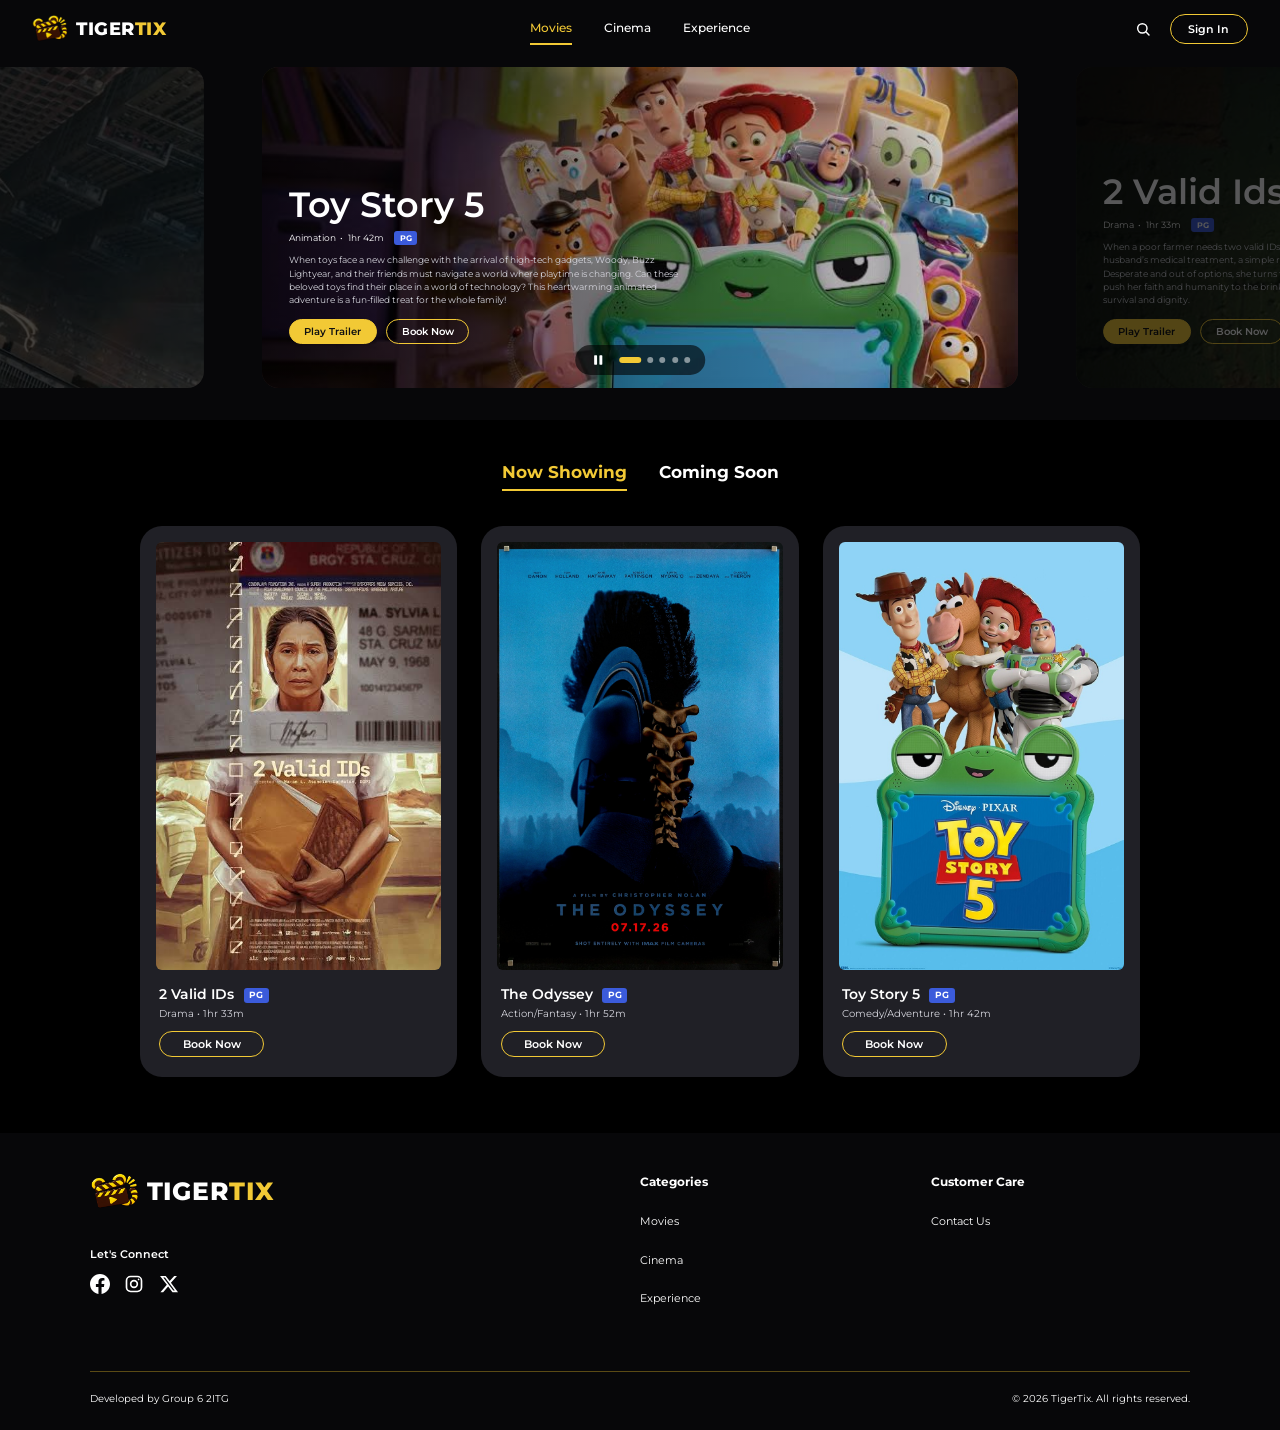
==== index.html @ 943f4a07 "Footer and Contact Page" ====
<!DOCTYPE html>
<html lang="en">

<head>
  <meta charset="UTF-8">
  <meta name="viewport" content="width=device-width, initial-scale=1.0">
  <title>TigerTix | Movie Reservation</title>
  <link rel="preconnect" href="https://fonts.googleapis.com">
  <link rel="preconnect" href="https://fonts.gstatic.com" crossorigin>
  <link href="https://fonts.googleapis.com/css2?family=Montserrat:wght@400;500;600;700&display=swap" rel="stylesheet">
  <link rel="stylesheet" href="styles.css">
  <link rel="stylesheet" href="auth-modal.css">
</head>

<body>

  <!-- ================= HEADER ================= -->
  <header class="site-header">
    <a href="index.html" class="brand" aria-label="TigerTix home">
      <img src="images/logo.png" alt="TigerTix logo" class="brand-logo">
      <span class="brand-text">TIGER<span>TIX</span></span>
    </a>

    <nav class="main-nav" aria-label="Main navigation">
      <a href="index.html" class="active">Movies</a>
      <a href="cinema.html">Cinema</a>
      <a href="experience.html">Experience</a>
    </nav>

    <div class="header-actions">
      <!-- Search Feature: Glides open to the right with a curved pill shape similar to Sign In -->
      <div class="search-widget" id="searchWidget">
        <div class="search-pill" id="searchPill">
          <button class="search-btn" id="searchBtn" type="button" aria-label="Search movies" aria-expanded="false"
            title="Search movies">
            <svg class="search-icon" width="16" height="16" viewBox="0 0 24 24" fill="none" stroke="currentColor"
              stroke-width="2.2" stroke-linecap="round" stroke-linejoin="round" aria-hidden="true">
              <circle cx="11" cy="11" r="7"></circle>
              <line x1="21" y1="21" x2="16.65" y2="16.65"></line>
            </svg>
          </button>
          <input type="text" class="search-input" id="searchInput" placeholder="Search movies..."
            aria-label="Search movies" autocomplete="off" spellcheck="false">
          <button class="search-clear" id="searchClear" type="button" aria-label="Clear search" title="Clear">
            <svg width="12" height="12" viewBox="0 0 24 24" fill="none" stroke="currentColor" stroke-width="2.5"
              stroke-linecap="round" stroke-linejoin="round" aria-hidden="true">
              <line x1="18" y1="6" x2="6" y2="18"></line>
              <line x1="6" y1="6" x2="18" y2="18"></line>
            </svg>
          </button>
        </div>

        <!-- Live Search Dropdown -->
        <div class="search-dropdown" id="searchDropdown" role="listbox" aria-label="Search results" hidden>
          <div class="search-dropdown-header">
            <span class="search-dropdown-title">Movies</span>
            <span class="search-count-badge" id="searchCountBadge">0 found</span>
          </div>
          <div class="search-results-list" id="searchResultsList"></div>
        </div>
      </div>

      <!-- GUEST STATE -->
      <a href="#" class="btn btn-outline btn-sm" id="navSignInBtn">Sign In</a>

      <!-- SIGNED-IN STATE (hidden by default; JS reveals it) -->
      <div class="nav-user-area" id="navUserArea" role="button" tabindex="0" aria-haspopup="true" aria-expanded="false"
        aria-label="User menu">
        <div class="nav-avatar" aria-hidden="true">
          <svg viewBox="0 0 24 24" xmlns="http://www.w3.org/2000/svg">
            <path
              d="M12 12c2.7 0 4.8-2.1 4.8-4.8S14.7 2.4 12 2.4 7.2 4.5 7.2 7.2 9.3 12 12 12zm0 2.4c-3.2 0-9.6 1.6-9.6 4.8v2.4h19.2v-2.4c0-3.2-6.4-4.8-9.6-4.8z" />
          </svg>
        </div>
        <span class="nav-greeting" id="navGreeting">Hi, User!</span>
        <svg class="nav-chevron" viewBox="0 0 24 24" fill="none" stroke-width="2.5" stroke-linecap="round"
          stroke-linejoin="round" aria-hidden="true">
          <polyline points="6 9 12 15 18 9"></polyline>
        </svg>
        <div class="nav-dropdown" id="navDropdown" role="menu">
          <a href="account-settings.html" role="menuitem">Account Details</a>
          <a href="account-settings.html#bookings" role="menuitem">Bookings &amp; Transactions</a>
          <a href="account-settings.html#password" role="menuitem">Change Password</a>
          <div class="nav-dropdown-divider"></div>
          <a href="#" class="nav-signout" id="navSignOut" role="menuitem">Log Out</a>
        </div>
      </div>
    </div>
  </header>

  <main>

    <!-- ================= HERO CAROUSEL ================= -->
    <section class="hero" aria-label="Featured movies" aria-roledescription="carousel">
      <div class="hero-stage">

        <!-- ========================================================
             SLIDE 1 of 5
             ======================================================== -->
        <article class="hero-slide" role="group" aria-roledescription="slide" aria-label="1 of 5">
          <!-- [SLIDE 1 IMAGE]
               Insert your featured movie banner/backdrop image here (approx 1200x500px, wide landscape).
               Remove the <div class="hero-image-slot"> placeholder below and add your image:
               Example: <img src="images/toy-story-5-banner.jpg" alt="Toy Story 5 banner">
          -->
          <img src="images/toy-story-5-slide.jpeg" alt="">
          <div class="hero-overlay"></div>

          <div class="hero-content">
            <!-- [SLIDE 1 TITLE] Movie Title -->
            <h1 class="hero-title">Toy Story 5</h1>

            <!-- [SLIDE 1 GENRE & RUNTIME] -->
            <p class="hero-meta">
              <!-- Genre -->
              <span>Animation</span>
              <span class="dot">&bull;</span>
              <!-- Runtime / Duration -->
              <span>1hr 42m</span>
              <span class="badge">PG</span>
            </p>

            <!-- [SLIDE 1 DESCRIPTION] Short movie synopsis -->
            <p class="hero-desc">
              When toys face a new challenge with the arrival of high-tech gadgets, Woody, Buzz
              Lightyear, and their friends must navigate a world where playtime is changing. Can
              these beloved toys find their place in a world of technology? This heartwarming
              animated adventure is a fun-filled treat for the whole family!
            </p>
            <div class="hero-buttons">
              <a href="#" class="btn btn-solid btn-sm">Play Trailer</a>
              <a href="booking.html?movie=Toy+Story+5" class="btn btn-outline btn-sm">Book Now</a>
            </div>
          </div>
        </article>

        <!-- ========================================================
             SLIDE 2 of 5
             ======================================================== -->
        <article class="hero-slide" role="group" aria-roledescription="slide" aria-label="2 of 5">
          <!-- [SLIDE 2 IMAGE]
               Insert your featured movie banner/backdrop image here (approx 1200x500px, wide landscape).
               Remove the <div class="hero-image-slot"> placeholder below and add your image:
               Example: <img src="images/the-odyssey-banner.jpg" alt="The Odyssey banner">
          -->
          <img src="images/2-valid-ids-slide.jpg" alt="">
          <div class="hero-overlay"></div>

          <div class="hero-content">
            <!-- [SLIDE 2 TITLE] Movie Title -->
            <h2 class="hero-title">2 Valid Ids</h2>

            <!-- [SLIDE 2 GENRE & RUNTIME] -->
            <p class="hero-meta">
              <!-- Genre -->
              <span>Drama</span>
              <span class="dot">&bull;</span>
              <!-- Runtime / Duration -->
              <span>1hr 33m</span>
              <span class="badge">PG</span>
            </p>

            <!-- [SLIDE 2 DESCRIPTION] Short movie synopsis -->
            <p class="hero-desc">
              When a poor farmer needs two valid IDs to claim remittance money for her ailing husband’s medical
              treatment, a simple requirement turns into an impossible hurdle. Desperate and out of options, she turns
              to a fixer as bureaucracy and dwindling funds push her faith and humanity to the brink. This moving drama
              is a powerful look at survival and dignity.
            </p>
            <div class="hero-buttons">
              <a href="#" class="btn btn-solid btn-sm">Play Trailer</a>
              <a href="#" class="btn btn-outline btn-sm">Book Now</a>
            </div>
          </div>
        </article>

        <!-- ========================================================
             SLIDE 3 of 5
             ======================================================== -->
        <article class="hero-slide" role="group" aria-roledescription="slide" aria-label="3 of 5">
          <!-- [SLIDE 3 IMAGE]
               Insert your featured movie banner/backdrop image here (approx 1200x500px, wide landscape).
               Remove the <div class="hero-image-slot"> placeholder below and add your image:
               Example: <img src="images/2-valid-ids-banner.jpg" alt="2 Valid IDs banner">
          -->
          <img src="images/the-odyssey-slide.jpeg" alt="">
          <div class="hero-overlay"></div>

          <div class="hero-content">
            <!-- [SLIDE 3 TITLE] Movie Title -->
            <h2 class="hero-title">The Odyssey</h2>

            <!-- [SLIDE 3 GENRE & RUNTIME] -->
            <p class="hero-meta">
              <!-- Genre -->
              <span>Action/Fantasy</span>
              <span class="dot">&bull;</span>
              <!-- Runtime / Duration -->
              <span>1hr 52m</span>
              <span class="badge">PG</span>
            </p>

            <!-- [SLIDE 3 DESCRIPTION] Short movie synopsis -->
            <p class="hero-desc">
              When the Trojan War finally ends, Odysseus embarks on a perilous voyage home to Ithaca, facing deadly
              mythical threats like the Cyclops Polyphemus, the enchanting Sirens, and the nymph Calypso. Can he outwit
              gods and monsters to reclaim his kingdom? This epic adventure is a thrilling journey of survival and
              resilience!
            </p>
            <div class="hero-buttons">
              <a href="#" class="btn btn-solid btn-sm">Play Trailer</a>
              <a href="#" class="btn btn-outline btn-sm">Book Now</a>
            </div>
          </div>
        </article>

        <!-- ========================================================
             SLIDE 4 of 5
             ======================================================== -->
        <article class="hero-slide" role="group" aria-roledescription="slide" aria-label="4 of 5">
          <!-- [SLIDE 4 IMAGE]
               Insert your featured movie banner/backdrop image here (approx 1200x500px, wide landscape).
               Remove the <div class="hero-image-slot"> placeholder below and add your image:
               Example: <img src="images/wicked-banner.jpg" alt="Wicked banner">
          -->
          <img src="images/the-wicked-slide.jpeg" alt="">
          <div class="hero-overlay"></div>

          <div class="hero-content">
            <!-- [SLIDE 4 TITLE] Movie Title -->
            <h2 class="hero-title">The Wicked: For Good</h2>

            <!-- [SLIDE 4 GENRE & RUNTIME] -->
            <p class="hero-meta">
              <!-- Genre -->
              <span>Fantasy/Adventure</span>
              <span class="dot">&bull;</span>
              <!-- Runtime / Duration -->
              <span>2h 18m</span>
              <span class="badge">PG</span>
            </p>

            <!-- [SLIDE 4 DESCRIPTION] Short movie synopsis -->
            <p class="hero-desc">
              When their paths diverge in the Land of Oz, Elphaba, the future Wicked Witch of the West, and Glinda, the
              Good Witch of the North, face the ultimate test of their friendship. Can their bond survive the destiny
              awaiting them in this thrilling conclusion to the two-part adaptation? This spellbinding musical event is
              a must-see for fans everywhere!
            </p>
            <div class="hero-buttons">
              <a href="#" class="btn btn-solid btn-sm">Play Trailer</a>
              <a href="#" class="btn btn-outline btn-sm">Remind Me</a>
            </div>
          </div>
        </article>

        <!-- ========================================================
             SLIDE 5 of 5
             ======================================================== -->
        <article class="hero-slide" role="group" aria-roledescription="slide" aria-label="5 of 5">
          <!-- [SLIDE 5 IMAGE]
               Insert your featured movie banner/backdrop image here (approx 1200x500px, wide landscape).
               Remove the <div class="hero-image-slot"> placeholder below and add your image:
               Example: <img src="images/spiderman-banner.jpg" alt="Spider-Man banner">
          -->
          <img src="images/spiderman-slide.jpeg" alt="">
          <div class="hero-overlay"></div>

          <div class="hero-content">
            <!-- [SLIDE 5 TITLE] Movie Title -->
            <h2 class="hero-title">Spider-Man: Brand New Day</h2>

            <!-- [SLIDE 5 GENRE & RUNTIME] -->
            <p class="hero-meta">
              <!-- Genre -->
              <span>Action/Adventure</span>
              <span class="dot">&bull;</span>
              <!-- Runtime / Duration -->
              <span>2h 25m</span>
              <span class="badge">PG</span>
            </p>

            <!-- [SLIDE 5 DESCRIPTION] Short movie synopsis -->
            <p class="hero-desc">
              When a world that has forgotten Peter Parker pushes him into an uncontrollable transformation, he must
              embrace his darkest change yet to stop a shocking new villain no one can even see. Can Spider-Man save the
              city and the friends who moved on without him? This thrilling superhero adventure is an action-packed
              spectacle!
            </p>
            <div class="hero-buttons">
              <a href="#" class="btn btn-solid btn-sm">Play Trailer</a>
              <a href="#" class="btn btn-outline btn-sm">Remind Me</a>
            </div>
          </div>
        </article>

        <!-- Left & Right Arrows (flashes on hover, centered in gap between pages) -->
        <button type="button" class="hero-arrow hero-arrow--prev" aria-label="Previous slide" title="Previous slide">
          <svg width="24" height="24" viewBox="0 0 24 24" fill="none" stroke="currentColor" stroke-width="2.4"
            stroke-linecap="round" stroke-linejoin="round" aria-hidden="true">
            <polyline points="15 18 9 12 15 6"></polyline>
          </svg>
        </button>

        <button type="button" class="hero-arrow hero-arrow--next" aria-label="Next slide" title="Next slide">
          <svg width="24" height="24" viewBox="0 0 24 24" fill="none" stroke="currentColor" stroke-width="2.4"
            stroke-linecap="round" stroke-linejoin="round" aria-hidden="true">
            <polyline points="9 18 15 12 9 6"></polyline>
          </svg>
        </button>

        <!-- Pause button + slide dots -->
        <div class="hero-controls">
          <button type="button" class="hero-pause" aria-label="Pause slideshow">
            <svg class="ico-pause" width="14" height="14" viewBox="0 0 24 24" fill="currentColor" aria-hidden="true">
              <rect x="5" y="4" width="5" height="16" rx="1"></rect>
              <rect x="14" y="4" width="5" height="16" rx="1"></rect>
            </svg>
            <svg class="ico-play" width="14" height="14" viewBox="0 0 24 24" fill="currentColor" aria-hidden="true">
              <path d="M7 4.5v15a1 1 0 0 0 1.5.86l12-7.5a1 1 0 0 0 0-1.72l-12-7.5A1 1 0 0 0 7 4.5z"></path>
            </svg>
          </button>
          <div class="hero-dots">
            <button type="button" class="hero-dot" aria-label="Go to slide 1"></button>
            <button type="button" class="hero-dot" aria-label="Go to slide 2"></button>
            <button type="button" class="hero-dot" aria-label="Go to slide 3"></button>
            <button type="button" class="hero-dot" aria-label="Go to slide 4"></button>
            <button type="button" class="hero-dot" aria-label="Go to slide 5"></button>
          </div>
        </div>
      </div>
    </section>

    <!-- ================= NOW SHOWING / COMING SOON ================= -->
    <section class="movies" aria-label="Movies">
      <input type="radio" name="movie-tab" id="tab-now" class="sr-only" checked>
      <input type="radio" name="movie-tab" id="tab-soon" class="sr-only">

      <div class="tabs" role="tablist">
        <label for="tab-now" class="tab tab-now" role="tab">Now Showing</label>
        <label for="tab-soon" class="tab tab-soon" role="tab">Coming Soon</label>
      </div>

      <!-- NOW SHOWING -->
      <div class="movie-grid panel-now">

        <article class="movie-card">
          <img src="images/2-valid-ids.jpeg" alt="2 Valid IDs poster">
          <div class="movie-info">
            <!-- TITLE: Movie title goes here -->
            <h3 class="movie-title">2 Valid IDs <span class="badge">PG</span></h3>
            <p class="movie-meta">Drama &bull; 1hr 33m</p>
            <a href="booking.html?movie=2+Valid+IDs" class="btn btn-outline btn-xs">Book Now</a>
          </div>
        </article>

        <article class="movie-card">
          <img src="images/the-odyssey.jpg" alt="The Odyssey poster">
          <div class="movie-info">
            <!-- TITLE: Movie title goes here -->
            <h3 class="movie-title">The Odyssey <span class="badge">PG</span></h3>
            <p class="movie-meta">Action/Fantasy &bull; 1hr 52m</p>
            <a href="booking.html?movie=The+Odyssey" class="btn btn-outline btn-xs">Book Now</a>
          </div>
        </article>

        <article class="movie-card">
          <img src="images/toystory-5.jpg" alt="Toy Story 5 poster">
          <div class="movie-info">
            <!-- TITLE: Movie title goes here -->
            <h3 class="movie-title">Toy Story 5 <span class="badge">PG</span></h3>
            <p class="movie-meta">Comedy/Adventure &bull; 1hr 42m</p>
            <a href="booking.html?movie=Toy+Story+5" class="btn btn-outline btn-xs">Book Now</a>
          </div>
        </article>

      </div>

      <!-- COMING SOON -->
      <div class="movie-grid panel-soon">

        <article class="movie-card">
          <img src="images/wicked.jpeg" alt="Wicked: For Good poster">
          <div class="movie-info">
            <!-- TITLE: Movie title goes here -->
            <h3 class="movie-title">Wicked: For Good <span class="badge">PG</span></h3>
            <p class="movie-meta">Fantasy/Adventure &bull; 2hr 18m</p>
            <a href="booking.html?movie=Wicked%3A%20For%20Good&mode=coming-soon" class="btn btn-outline btn-xs">View
              Details</a>
          </div>
        </article>

        <article class="movie-card">
          <img src="images/moana.jpeg" alt="Moana poster">
          <div class="movie-info">
            <!-- TITLE: Movie title goes here -->
            <h3 class="movie-title">Moana <span class="badge">PG</span></h3>
            <p class="movie-meta">Animation &bull; 1hr 55m</p>
            <a href="booking.html?movie=Moana&mode=coming-soon" class="btn btn-outline btn-xs">View Details</a>
          </div>
        </article>

        <article class="movie-card">
          <img src="images/spiderman.jpeg" alt="Spider-Man: Brand New Day poster">
          <div class="movie-info">
            <!-- TITLE: Movie title goes here -->
            <h3 class="movie-title">Spider-Man: Brand New Day <span class="badge">PG</span></h3>
            <p class="movie-meta">Action/Adventure &bull; 2hr 55m</p>
            <a href="booking.html?movie=Spider-Man%3A%20Brand%20New%20Day&mode=coming-soon"
              class="btn btn-outline btn-xs">View Details</a>
          </div>
        </article>

      </div>
    </section>

  </main>

  <!-- ================= FOOTER ================= -->
  <footer class="site-footer">
    <div class="footer-top">

      <div class="footer-brand">
        <a href="index.html" class="brand brand--lg" aria-label="TigerTix home">
          <img src="images/logo.png" alt="TigerTix logo" class="brand-logo brand-logo--lg">
          <span class="brand-text">TIGER<span>TIX</span></span>
        </a>

        <p class="connect-label">Let's Connect</p>
        <div class="socials">
          <a href="#" aria-label="Facebook">
            <svg width="20" height="20" viewBox="0 0 24 24" fill="currentColor" aria-hidden="true">
              <path
                d="M24 12.07C24 5.4 18.63 0 12 0S0 5.4 0 12.07C0 18.1 4.39 23.1 10.13 24v-8.44H7.08v-3.49h3.05V9.41c0-3.02 1.79-4.69 4.53-4.69 1.31 0 2.69.24 2.69.24v2.97h-1.52c-1.49 0-1.96.93-1.96 1.88v2.26h3.33l-.53 3.49h-2.8V24C19.61 23.1 24 18.1 24 12.07z" />
            </svg>
          </a>
          <a href="#" aria-label="Instagram">
            <svg width="20" height="20" viewBox="0 0 24 24" fill="none" stroke="currentColor" stroke-width="2"
              stroke-linecap="round" stroke-linejoin="round" aria-hidden="true">
              <rect x="3" y="3" width="18" height="18" rx="5"></rect>
              <circle cx="12" cy="12" r="4"></circle>
              <circle cx="17.5" cy="6.5" r="1" fill="currentColor" stroke="none"></circle>
            </svg>
          </a>
          <a href="#" aria-label="X (Twitter)">
            <svg width="20" height="20" viewBox="0 0 24 24" fill="currentColor" aria-hidden="true">
              <path
                d="M18.244 2.25h3.308l-7.227 8.26 8.502 11.24H16.17l-5.214-6.817L4.99 21.75H1.68l7.73-8.835L1.254 2.25H8.08l4.713 6.231zm-1.161 17.52h1.833L7.084 4.126H5.117z" />
            </svg>
          </a>
        </div>
      </div>

      <nav class="footer-col" aria-label="Categories">
        <h4>Categories</h4>
        <ul>
          <li><a href="index.html">Movies</a></li>
          <li><a href="cinema.html">Cinema</a></li>
          <li><a href="experience.html">Experience</a></li>
        </ul>
      </nav>

      <nav class="footer-col" aria-label="Customer care">
        <h4>Customer Care</h4>
        <ul>
          <li><a href="contact.html">Contact Us</a></li>
        </ul>
      </nav>

    </div>

    <div class="footer-bottom">
      <p>Developed by Group 6 2ITG</p>
      <p>&copy; 2026 TigerTix. All rights reserved.</p>
    </div>
  </footer>

  <script>
    /* Hero carousel: centre banner keeps a fixed size, neighbours peek in from the sides */
    (function () {
      var hero = document.querySelector('.hero');
      if (!hero) return;

      var slides = Array.prototype.slice.call(hero.querySelectorAll('.hero-slide'));
      var dots = Array.prototype.slice.call(hero.querySelectorAll('.hero-dot'));
      var pauseBtn = hero.querySelector('.hero-pause');
      var stage = hero.querySelector('.hero-stage');
      var n = slides.length;
      if (!n) return;

      var half = Math.floor(n / 2);
      var DELAY = 5000;
      var current = 0;
      var timer = null;
      var playing = !(window.matchMedia && window.matchMedia('(prefers-reduced-motion: reduce)').matches);
      var isTransitioning = false;
      var TRANSITION_COOLDOWN = 1000; // 1-second interval to prevent spamming slides

      function render() {
        slides.forEach(function (slide, i) {
          var d = ((i - current + n + half) % n) - half;
          var active = d === 0;
          slide.style.setProperty('--d', d);
          slide.classList.toggle('is-active', active);
          slide.classList.toggle('is-hidden', Math.abs(d) > 1);
          slide.setAttribute('aria-hidden', active ? 'false' : 'true');
          Array.prototype.forEach.call(slide.querySelectorAll('a, button'), function (el) {
            el.tabIndex = active ? 0 : -1;
          });
        });
        dots.forEach(function (dot, i) {
          dot.classList.toggle('is-active', i === current);
          dot.setAttribute('aria-current', i === current ? 'true' : 'false');
        });
      }

      function stop() {
        if (timer) { clearInterval(timer); timer = null; }
      }

      function start() {
        stop();
        if (playing && n > 1 && !document.hidden) {
          timer = setInterval(function () {
            if (!isTransitioning) {
              go((current + 1) % n, true);
            }
          }, DELAY);
        }
      }

      function go(i, isAuto) {
        if (!isAuto && isTransitioning) return;
        var next = (i + n) % n;
        if (next === current && !isAuto) return;

        isTransitioning = true;
        current = next;
        render();
        start();

        setTimeout(function () {
          isTransitioning = false;
        }, TRANSITION_COOLDOWN);
      }

      function setPlaying(value) {
        playing = value;
        hero.classList.toggle('is-paused', !value);
        pauseBtn.setAttribute('aria-label', value ? 'Pause slideshow' : 'Play slideshow');
        start();
      }

      dots.forEach(function (dot, i) {
        dot.addEventListener('click', function () { go(i); });
      });

      slides.forEach(function (slide, i) {
        slide.addEventListener('click', function () {
          if (i !== current && !slide.classList.contains('is-hidden')) go(i);
        });
      });

      pauseBtn.addEventListener('click', function () { setPlaying(!playing); });

      /* Arrow buttons */
      var prevBtn = hero.querySelector('.hero-arrow--prev');
      var nextBtn = hero.querySelector('.hero-arrow--next');

      if (prevBtn) {
        prevBtn.addEventListener('click', function (e) {
          e.stopPropagation();
          go(current - 1);
        });
      }

      if (nextBtn) {
        nextBtn.addEventListener('click', function (e) {
          e.stopPropagation();
          go(current + 1);
        });
      }

      /* Slideable Drag / Swipe Support (Mouse & Touch) */
      var isDragging = false;
      var dragStartX = 0;
      var dragDiffX = 0;
      var hasMoved = false;

      function onDragStart(clientX) {
        isDragging = true;
        hasMoved = false;
        dragStartX = clientX;
        dragDiffX = 0;
        stage.classList.add('is-dragging');
        stop();
      }

      function onDragMove(clientX) {
        if (!isDragging) return;
        dragDiffX = clientX - dragStartX;
        if (Math.abs(dragDiffX) > 6) {
          hasMoved = true;
        }
        stage.style.setProperty('--drag-x', dragDiffX + 'px');
      }

      function onDragEnd() {
        if (!isDragging) return;
        isDragging = false;
        stage.classList.remove('is-dragging');
        stage.style.removeProperty('--drag-x');

        if (Math.abs(dragDiffX) > 40) {
          go(current + (dragDiffX < 0 ? 1 : -1));
        } else {
          start();
        }
        dragDiffX = 0;
      }

      // Pointer events support both mouse drag & touch swipe
      stage.addEventListener('pointerdown', function (e) {
        if (e.target.closest('button') || e.target.closest('.hero-controls')) return;
        onDragStart(e.clientX);
        try { stage.setPointerCapture(e.pointerId); } catch (_) { }
      });

      stage.addEventListener('pointermove', function (e) {
        onDragMove(e.clientX);
      });

      stage.addEventListener('pointerup', function (e) {
        try {
          if (stage.hasPointerCapture && stage.hasPointerCapture(e.pointerId)) {
            stage.releasePointerCapture(e.pointerId);
          }
        } catch (_) { }
        onDragEnd();
      });

      stage.addEventListener('pointercancel', function (e) {
        try {
          if (stage.hasPointerCapture && stage.hasPointerCapture(e.pointerId)) {
            stage.releasePointerCapture(e.pointerId);
          }
        } catch (_) { }
        onDragEnd();
      });

      // Prevent accidental link clicks when dragging slides
      stage.addEventListener('click', function (e) {
        if (hasMoved) {
          e.preventDefault();
          e.stopPropagation();
          hasMoved = false;
        }
      }, true);

      // Pause carousel while hovering slider
      hero.addEventListener('mouseenter', stop);
      hero.addEventListener('mouseleave', function () {
        if (playing && !isDragging) start();
      });

      // Keyboard arrow navigation
      hero.addEventListener('keydown', function (e) {
        if (e.key === 'ArrowLeft') {
          go(current - 1);
        } else if (e.key === 'ArrowRight') {
          go(current + 1);
        }
      });

      document.addEventListener('visibilitychange', start);

      hero.classList.toggle('is-paused', !playing);
      pauseBtn.setAttribute('aria-label', playing ? 'Pause slideshow' : 'Play slideshow');
      render();
      start();
    })();
  </script>
  <script src="script.js"></script>

  <!-- ===== AUTH MODAL ===== -->
  <div class="auth-overlay" id="authOverlay" aria-hidden="true" role="dialog" aria-modal="true"
    aria-labelledby="authDialogTitle">
    <div class="auth-card">

      <!-- Top bar -->
      <header class="auth-topbar">
        <a class="auth-topbar-brand" href="index.html" tabindex="-1">
          <img src="images/logo.jpeg" alt="">
          <span>TIGER<span class="tix">TIX</span></span>
        </a>
        <button class="auth-close-btn" id="authCloseBtn" type="button" aria-label="Close">Back to home</button>
      </header>

      <!-- Body -->
      <div class="auth-body">

        <!-- Left promo panel -->
        <div class="auth-promo" aria-hidden="true">
          <div class="auth-film-left" id="authFilmLeft"></div>
          <div class="auth-film-right" id="authFilmRight"></div>

          <p class="auth-promo-eyebrow">Welcome to TigerTix</p>
          <h2 class="auth-promo-title" id="authDialogTitle">Your seat is<br>waiting.</h2>
          <p class="auth-promo-desc">Log in or sign up to reserve seats and get your e-ticket via email.</p>

          <div class="auth-ticket">
            <div class="auth-ticket-header">
              <span class="auth-ticket-title">TIGERTIX PASS</span>
              <span class="auth-ticket-admit">ADMIT ONE</span>
            </div>
            <div class="auth-ticket-row">
              <span class="auth-ticket-label">Movie</span>
              <div class="auth-ticket-bar w70"></div>
            </div>
            <div class="auth-ticket-row">
              <span class="auth-ticket-label">Cinema</span>
              <div class="auth-ticket-bar w55"></div>
            </div>
            <div class="auth-ticket-row">
              <span class="auth-ticket-label">Seat</span>
              <div class="auth-ticket-bar w35"></div>
            </div>
          </div>
        </div>

        <!-- Right form panel -->
        <div class="auth-form-panel">

          <!-- Tab switcher -->
          <div class="auth-tabs" role="tablist">
            <button class="auth-tab active" id="authTabSignup" type="button" role="tab" aria-selected="true"
              aria-controls="authViewSignup">Sign Up</button>
            <button class="auth-tab" id="authTabLogin" type="button" role="tab" aria-selected="false"
              aria-controls="authViewLogin">Log In</button>
          </div>

          <!-- SIGN UP VIEW -->
          <div class="auth-view active" id="authViewSignup" role="tabpanel">
            <h3 class="auth-view-title">Create your account</h3>
            <form id="authFormSignup" novalidate>

              <div class="auth-field">
                <label class="auth-label" for="authSignupName">Full name</label>
                <input class="auth-input" type="text" id="authSignupName" placeholder="Enter your full name"
                  autocomplete="name" required>
              </div>

              <div class="auth-field">
                <label class="auth-label" for="authSignupEmail">Email Address</label>
                <input class="auth-input" type="email" id="authSignupEmail" placeholder="Enter your email address"
                  autocomplete="email" required>
              </div>

              <div class="auth-field">
                <label class="auth-label" for="authSignupPwd">Password</label>
                <div class="pw-field-wrap">
                  <input class="auth-input" type="password" id="authSignupPwd" placeholder="At least 8 characters"
                    autocomplete="new-password" required>
                  <button type="button" class="pw-toggle-btn" aria-label="Show/hide password">
                    <svg class="eye-icon" xmlns="http://www.w3.org/2000/svg" width="18" height="18" viewBox="0 0 24 24"
                      fill="none" stroke="currentColor" stroke-width="2" stroke-linecap="round" stroke-linejoin="round">
                      <path d="M1 12s4-8 11-8 11 8 11 8-4 8-11 8-11-8z" />
                      <circle cx="12" cy="12" r="3" />
                    </svg>
                    <svg class="eye-off-icon" xmlns="http://www.w3.org/2000/svg" width="18" height="18"
                      viewBox="0 0 24 24" fill="none" stroke="currentColor" stroke-width="2" stroke-linecap="round"
                      stroke-linejoin="round" style="display:none">
                      <path
                        d="M17.94 17.94A10.07 10.07 0 0 1 12 20c-7 0-11-8-11-8a18.45 18.45 0 0 1 5.06-5.94M9.9 4.24A9.12 9.12 0 0 1 12 4c7 0 11 8 11 8a18.5 18.5 0 0 1-2.16 3.19m-6.72-1.07a3 3 0 1 1-4.24-4.24" />
                      <line x1="1" y1="1" x2="23" y2="23" />
                    </svg>
                  </button>
                </div>
              </div>

              <div class="auth-pwd-rules">
                <p class="auth-pwd-rules-title">Your password must include at least:</p>
                <div class="auth-pwd-rule" id="authRuleLen">
                  <span class="auth-rule-dot"><svg viewBox="0 0 24 24">
                      <polyline points="20 6 9 17 4 12" />
                    </svg></span>
                  8 characters
                </div>
                <div class="auth-pwd-rule" id="authRuleUpper">
                  <span class="auth-rule-dot"><svg viewBox="0 0 24 24">
                      <polyline points="20 6 9 17 4 12" />
                    </svg></span>
                  1 uppercase letter (A–Z)
                </div>
                <div class="auth-pwd-rule" id="authRuleNum">
                  <span class="auth-rule-dot"><svg viewBox="0 0 24 24">
                      <polyline points="20 6 9 17 4 12" />
                    </svg></span>
                  1 number (0–9)
                </div>
                <div class="auth-pwd-rule" id="authRuleSpecial">
                  <span class="auth-rule-dot"><svg viewBox="0 0 24 24">
                      <polyline points="20 6 9 17 4 12" />
                    </svg></span>
                  1 special character (!@#$%^&amp;*)
                </div>
              </div>

              <div class="auth-field">
                <label class="auth-label" for="authSignupConfirm">Confirm password</label>
                <div class="pw-field-wrap">
                  <input class="auth-input" type="password" id="authSignupConfirm" placeholder="Re-enter your password"
                    autocomplete="new-password" required>
                  <button type="button" class="pw-toggle-btn" aria-label="Show/hide password">
                    <svg class="eye-icon" xmlns="http://www.w3.org/2000/svg" width="18" height="18" viewBox="0 0 24 24"
                      fill="none" stroke="currentColor" stroke-width="2" stroke-linecap="round" stroke-linejoin="round">
                      <path d="M1 12s4-8 11-8 11 8 11 8-4 8-11 8-11-8z" />
                      <circle cx="12" cy="12" r="3" />
                    </svg>
                    <svg class="eye-off-icon" xmlns="http://www.w3.org/2000/svg" width="18" height="18"
                      viewBox="0 0 24 24" fill="none" stroke="currentColor" stroke-width="2" stroke-linecap="round"
                      stroke-linejoin="round" style="display:none">
                      <path
                        d="M17.94 17.94A10.07 10.07 0 0 1 12 20c-7 0-11-8-11-8a18.45 18.45 0 0 1 5.06-5.94M9.9 4.24A9.12 9.12 0 0 1 12 4c7 0 11 8 11 8a18.5 18.5 0 0 1-2.16 3.19m-6.72-1.07a3 3 0 1 1-4.24-4.24" />
                      <line x1="1" y1="1" x2="23" y2="23" />
                    </svg>
                  </button>
                </div>
              </div>

              <button class="auth-submit" type="submit">Sign Up</button>

              <p class="auth-switch-prompt">Already have an account? <button type="button" id="authToLogin">Log
                  In</button></p>
            </form>
          </div>

          <!-- LOG IN VIEW -->
          <div class="auth-view" id="authViewLogin" role="tabpanel">
            <h3 class="auth-view-title">Welcome back</h3>
            <form id="authFormLogin" novalidate>

              <div class="auth-field">
                <label class="auth-label" for="authLoginEmail">Email Address</label>
                <input class="auth-input" type="email" id="authLoginEmail" placeholder="Enter your email address"
                  autocomplete="email" required>
              </div>

              <div class="auth-field">
                <label class="auth-label" for="authLoginPwd">Password</label>
                <div class="pw-field-wrap">
                  <input class="auth-input" type="password" id="authLoginPwd" placeholder="Enter your password"
                    autocomplete="current-password" required>
                  <button type="button" class="pw-toggle-btn" aria-label="Show/hide password">
                    <svg class="eye-icon" xmlns="http://www.w3.org/2000/svg" width="18" height="18" viewBox="0 0 24 24"
                      fill="none" stroke="currentColor" stroke-width="2" stroke-linecap="round" stroke-linejoin="round">
                      <path d="M1 12s4-8 11-8 11 8 11 8-4 8-11 8-11-8z" />
                      <circle cx="12" cy="12" r="3" />
                    </svg>
                    <svg class="eye-off-icon" xmlns="http://www.w3.org/2000/svg" width="18" height="18"
                      viewBox="0 0 24 24" fill="none" stroke="currentColor" stroke-width="2" stroke-linecap="round"
                      stroke-linejoin="round" style="display:none">
                      <path
                        d="M17.94 17.94A10.07 10.07 0 0 1 12 20c-7 0-11-8-11-8a18.45 18.45 0 0 1 5.06-5.94M9.9 4.24A9.12 9.12 0 0 1 12 4c7 0 11 8 11 8a18.5 18.5 0 0 1-2.16 3.19m-6.72-1.07a3 3 0 1 1-4.24-4.24" />
                      <line x1="1" y1="1" x2="23" y2="23" />
                    </svg>
                  </button>
                </div>
              </div>

              <div class="auth-options-row">
                <label class="auth-remember">
                  <input type="checkbox" id="authLoginRemember" checked>
                  Remember me
                </label>
                <a href="#" class="auth-forgot" onclick="return false;">Forgot Password?</a>
              </div>

              <button class="auth-submit" type="submit">Log in</button>

              <p class="auth-switch-prompt">New to TigerTix? <button type="button" id="authToSignup">Sign Up</button>
              </p>
            </form>
          </div>

        </div><!-- /.auth-form-panel -->
      </div><!-- /.auth-body -->
    </div><!-- /.auth-card -->
  </div><!-- /.auth-overlay -->

  <script src="auth-modal.js"></script>
</body>

</html>
---- styles.css ----
/* ================= RESET & VARIABLES ================= */
*,
*::before,
*::after {
  box-sizing: border-box;
  margin: 0;
  padding: 0;
}

:root {
  --bg: #070709;
  --bg-section: hsl(0, 0%, 0%);
  --bg-card: #202026;
  --bg-container: #1b1b22;
  --bg-container-elevated: #22222a;
  --border-container: rgba(255, 255, 255, 0.11);
  --text: #ffffff;
  --text-muted: #d4d4dc;
  --accent: #f2c935;
  --badge-bg: #3b5bdb;
  --radius: 22px;
  --font: "Montserrat", "Segoe UI", Arial, sans-serif;
}

html {
  scroll-behavior: smooth;
}

body {
  background: var(--bg);
  color: var(--text);
  font-family: var(--font);
  line-height: 1.5;
  -webkit-font-smoothing: antialiased;
}

a {
  color: inherit;
  text-decoration: none;
}

ul {
  list-style: none;
}

img {
  max-width: 100%;
  display: block;
}

.sr-only {
  position: absolute;
  width: 1px;
  height: 1px;
  margin: -1px;
  padding: 0;
  overflow: hidden;
  clip: rect(0, 0, 0, 0);
  white-space: nowrap;
  border: 0;
}

/* ================= BUTTONS & BADGES ================= */
.btn {
  display: inline-block;
  font-family: var(--font);
  font-weight: 600;
  border-radius: 999px;
  border: 1.5px solid var(--accent);
  cursor: pointer;
  transition: background 0.2s ease, color 0.2s ease, transform 0.2s ease;
  text-align: center;
}

.btn:hover {
  transform: translateY(-1px);
}

.btn-solid {
  background: var(--accent);
  color: #111;
}

.btn-solid:hover {
  background: #ffd84d;
}

.btn-outline {
  background: transparent;
  color: var(--text);
}

.btn-outline:hover {
  background: var(--accent);
  color: #111;
}

.btn-sm {
  font-size: 0.7rem;
  padding: 0.35rem 1.1rem;
}

.btn-xs {
  font-size: 0.7rem;
  padding: 0.25rem 1.4rem;
}

.badge {
  display: inline-block;
  background: var(--badge-bg);
  color: #fff;
  font-size: 0.55rem;
  font-weight: 700;
  line-height: 1;
  padding: 0.2rem 0.35rem;
  border-radius: 3px;
  vertical-align: middle;
  margin-left: 0.35rem;
}

/* ================= HEADER ================= */
.site-header {
  display: flex;
  align-items: center;
  justify-content: space-between;
  gap: 1rem;
  padding: 0.9rem 2rem;
  background: var(--bg);
  position: sticky;
  top: 0;
  z-index: 50;
}

.brand {
  display: inline-flex;
  align-items: center;
  gap: 0.55rem;
  flex-shrink: 0;
  z-index: 2;
}

/* Brand Logo Image Sizing */
.brand-logo,
.brand img {
  width: auto;
  height: 28px;
  max-height: 28px;
  max-width: 36px;
  object-fit: contain;
  flex-shrink: 0;
  display: block;
}

.brand--lg .brand-logo,
.brand--lg img {
  height: 38px;
  max-height: 38px;
  max-width: 48px;
}

.brand-text {
  font-weight: 800;
  font-size: 1.12rem;
  letter-spacing: 0.03em;
}

.brand-text span {
  color: var(--accent);
}

.brand--lg .brand-text {
  font-size: 1.55rem;
}

/* Logo placeholder: replace with <img> */
.logo-slot {
  display: inline-block;
  flex-shrink: 0;
  border: 2px dashed var(--accent);
  border-radius: 6px;
  background: rgba(242, 201, 53, 0.12);
}

.logo-slot--sm {
  width: 32px;
  height: 22px;
}

.logo-slot--md {
  width: 40px;
  height: 28px;
}

.main-nav {
  position: absolute;
  left: 50%;
  transform: translateX(-50%);
  display: flex;
  gap: 2rem;
  font-size: 0.75rem;
  font-weight: 500;
  z-index: 1;
  pointer-events: auto;
}

.main-nav a {
  padding: 0.35rem 0;
  border-bottom: 2px solid transparent;
  transition: color 0.2s ease;
}

.main-nav a:hover {
  color: var(--accent);
}

.main-nav a.active {
  color: var(--accent);
  border-bottom-color: var(--accent);
}

.header-actions {
  display: flex;
  align-items: center;
  gap: 0.85rem;
  position: relative;
  z-index: 2;
  margin-left: auto;
}

/* ================= SEARCH WIDGET =================
   When clicked, the search pill glides open to the right with a curved
   capsule border matching the Sign In button style, but slightly smaller. */
.search-widget {
  position: relative;
  display: flex;
  align-items: center;
}

.search-pill {
  display: flex;
  align-items: center;
  height: 28px;
  width: 28px;
  border-radius: 999px;
  border: 1.5px solid transparent;
  background: transparent;
  overflow: hidden;
  transition: width 0.38s cubic-bezier(0.16, 1, 0.3, 1),
    border-color 0.25s ease,
    background-color 0.25s ease,
    box-shadow 0.25s ease;
}

.search-widget.is-open .search-pill {
  width: 215px;
  border-color: var(--accent);
  background-color: #121212;
  box-shadow: 0 0 12px rgba(242, 201, 53, 0.15);
}

.search-btn {
  background: none;
  border: none;
  color: var(--text);
  cursor: pointer;
  display: inline-flex;
  align-items: center;
  justify-content: center;
  width: 28px;
  height: 28px;
  padding: 0;
  flex-shrink: 0;
  transition: color 0.2s ease, transform 0.2s ease;
}

.search-btn:hover {
  color: var(--accent);
}

.search-widget.is-open .search-btn {
  color: var(--accent);
}

.search-input {
  flex: 1;
  min-width: 0;
  height: 100%;
  background: transparent;
  border: none;
  outline: none;
  color: #ffffff;
  font-family: var(--font);
  font-size: 0.68rem;
  font-weight: 500;
  padding: 0 0.35rem 0 0.15rem;
  opacity: 0;
  transform: translateX(-12px);
  pointer-events: none;
  transition: opacity 0.22s ease, transform 0.32s cubic-bezier(0.16, 1, 0.3, 1);
}

.search-widget.is-open .search-input {
  opacity: 1;
  transform: translateX(0);
  pointer-events: auto;
}

.search-input::placeholder {
  color: #888888;
  font-size: 0.65rem;
  font-weight: 400;
}

.search-clear {
  display: inline-flex;
  align-items: center;
  justify-content: center;
  width: 18px;
  height: 18px;
  padding: 0;
  margin-right: 0.3rem;
  background: transparent;
  border: none;
  border-radius: 50%;
  color: #888888;
  cursor: pointer;
  flex-shrink: 0;
  opacity: 0;
  pointer-events: none;
  transform: scale(0.7);
  transition: opacity 0.2s ease, transform 0.2s ease, color 0.2s ease, background 0.2s ease;
}

.search-clear:hover {
  color: var(--accent);
  background: rgba(255, 255, 255, 0.1);
}

.search-clear.is-visible {
  opacity: 1;
  pointer-events: auto;
  transform: scale(1);
}

/* ================= SEARCH DROPDOWN ================= */
.search-dropdown {
  position: absolute;
  top: calc(100% + 10px);
  right: 0;
  width: 310px;
  max-height: 380px;
  background: #171717;
  border: 1px solid rgba(242, 201, 53, 0.35);
  border-radius: 14px;
  box-shadow: 0 16px 36px rgba(0, 0, 0, 0.8), 0 0 16px rgba(242, 201, 53, 0.1);
  padding: 0.6rem;
  z-index: 100;
  overflow: hidden;
  display: flex;
  flex-direction: column;
  animation: searchDropdownFade 0.22s cubic-bezier(0.16, 1, 0.3, 1);
}

.search-dropdown[hidden] {
  display: none;
}

@keyframes searchDropdownFade {
  from {
    opacity: 0;
    transform: translateY(-6px) scale(0.98);
  }

  to {
    opacity: 1;
    transform: translateY(0) scale(1);
  }
}

.search-dropdown-header {
  display: flex;
  align-items: center;
  justify-content: space-between;
  padding: 0.3rem 0.4rem 0.5rem;
  border-bottom: 1px solid #2a2a2a;
  margin-bottom: 0.4rem;
}

.search-dropdown-title {
  font-size: 0.68rem;
  font-weight: 700;
  text-transform: uppercase;
  letter-spacing: 0.05em;
  color: var(--accent);
}

.search-count-badge {
  font-size: 0.6rem;
  color: var(--text-muted);
  background: #252525;
  padding: 0.15rem 0.45rem;
  border-radius: 999px;
}

.search-results-list {
  overflow-y: auto;
  max-height: 310px;
  display: flex;
  flex-direction: column;
  gap: 0.35rem;
}

.search-results-list::-webkit-scrollbar {
  width: 5px;
}

.search-results-list::-webkit-scrollbar-thumb {
  background: #3a3a3a;
  border-radius: 999px;
}

.search-item {
  display: flex;
  align-items: center;
  gap: 0.6rem;
  padding: 0.45rem 0.5rem;
  border-radius: 8px;
  background: transparent;
  border: 1px solid transparent;
  cursor: pointer;
  transition: background 0.15s ease, border-color 0.15s ease, transform 0.15s ease;
  text-align: left;
  color: inherit;
  width: 100%;
}

.search-item:hover,
.search-item:focus-visible {
  background: #232323;
  border-color: rgba(242, 201, 53, 0.3);
  transform: translateX(2px);
  outline: none;
}

.search-item-thumb {
  width: 32px;
  height: 44px;
  border-radius: 4px;
  background: #2c2c2c;
  border: 1px dashed var(--accent);
  flex-shrink: 0;
  display: flex;
  align-items: center;
  justify-content: center;
  overflow: hidden;
}

.search-item-thumb svg {
  color: var(--accent);
  opacity: 0.75;
}

.search-item-thumb img {
  width: 100%;
  height: 100%;
  object-fit: cover;
}

.search-item-body {
  flex: 1;
  min-width: 0;
}

.search-item-title {
  font-size: 0.72rem;
  font-weight: 600;
  line-height: 1.25;
  color: #ffffff;
  display: flex;
  align-items: center;
  gap: 0.35rem;
  white-space: nowrap;
  overflow: hidden;
  text-overflow: ellipsis;
}

.search-highlight {
  color: var(--accent);
  font-weight: 700;
  background: transparent;
}

.search-item-meta {
  font-size: 0.58rem;
  color: var(--text-muted);
  margin-top: 0.15rem;
  white-space: nowrap;
  overflow: hidden;
  text-overflow: ellipsis;
}

.search-item-tag {
  display: inline-block;
  font-size: 0.52rem;
  font-weight: 600;
  padding: 0.1rem 0.35rem;
  border-radius: 3px;
  margin-top: 0.2rem;
  line-height: 1.1;
}

.search-item-tag--now {
  background: rgba(242, 201, 53, 0.18);
  color: var(--accent);
}

.search-item-tag--soon {
  background: rgba(59, 91, 219, 0.25);
  color: #748ffc;
}

.search-item-action {
  font-size: 0.62rem;
  font-weight: 600;
  color: var(--accent);
  flex-shrink: 0;
  padding: 0.25rem 0.55rem;
  border-radius: 999px;
  border: 1px solid var(--accent);
  background: transparent;
  transition: background 0.18s ease, color 0.18s ease;
}

.search-item:hover .search-item-action {
  background: var(--accent);
  color: #111;
}

/* Empty Search State */
.search-empty {
  padding: 1.4rem 0.8rem;
  text-align: center;
  color: var(--text-muted);
}

.search-empty svg {
  color: #555;
  margin-bottom: 0.4rem;
}

.search-empty-text {
  font-size: 0.7rem;
  font-weight: 600;
  color: #ffffff;
  margin-bottom: 0.2rem;
}

.search-empty-sub {
  font-size: 0.6rem;
  color: #888;
}

/* Movie Card Search Highlight & Filter States */
.movie-card.is-search-hidden {
  display: none !important;
}

@keyframes movieCardPulse {
  0% {
    box-shadow: 0 0 0 0 rgba(242, 201, 53, 0.95);
    outline: 2px solid var(--accent);
    transform: translateY(-4px) scale(1.02);
  }

  45% {
    box-shadow: 0 0 28px 6px rgba(242, 201, 53, 0.85);
    outline: 2px solid var(--accent);
    transform: translateY(-4px) scale(1.02);
  }

  100% {
    box-shadow: 0 10px 24px rgba(0, 0, 0, 0.45);
    outline: 2px solid transparent;
    transform: translateY(0) scale(1);
  }
}

.movie-card.search-highlighted {
  animation: movieCardPulse 2s cubic-bezier(0.16, 1, 0.3, 1) forwards;
}

/* In-grid empty state when search filters all cards */
.grid-search-empty {
  grid-column: 1 / -1;
  text-align: center;
  padding: 3rem 1rem;
  background: rgba(0, 0, 0, 0.25);
  border-radius: var(--radius);
  border: 1px dashed #3a3a3a;
}

.grid-search-empty h4 {
  font-size: 0.95rem;
  font-weight: 600;
  margin-bottom: 0.35rem;
  color: #ffffff;
}

.grid-search-empty p {
  font-size: 0.7rem;
  color: var(--text-muted);
  margin-bottom: 1rem;
}

.icon-btn {
  background: none;
  border: none;
  color: var(--text);
  cursor: pointer;
  display: inline-flex;
  padding: 0.25rem;
}

.icon-btn:hover {
  color: var(--accent);
}

/* ================= HERO CAROUSEL =================
   The centre banner always keeps the same size (max 920px wide).
   On wider screens you simply see more empty space / the neighbouring
   slides peeking in from the sides, so it never stretches. */
.hero {
  /* Banner is proportional to the viewport (~59vw), so it grows/shrinks with
     the window or browser zoom, with the neighbouring slides peeking in.
     The floor keeps it readable on narrow desktop windows. */
  --slide-w: max(59vw, min(640px, 88vw));
  --slide-h: calc(var(--slide-w) / 2.35);
  --gap: 4.6vw;

  /* 1u = 1% of the banner width; banner text/buttons scale with it */
  --u: calc(var(--slide-w) / 100);
  --hero-radius: calc(var(--u) * 2.2);
  --hero-pad-x: calc(var(--u) * 3.5);
  --hero-pad-bottom: calc(var(--u) * 5.8);
  --hero-content-w: calc(var(--u) * 52);
  --hero-title: max(1.6rem, calc(var(--u) * 4.7));
  --hero-meta: max(0.55rem, calc(var(--u) * 1.2));
  --hero-desc: max(0.55rem, calc(var(--u) * 1.1));
  --hero-btn: max(0.62rem, calc(var(--u) * 1.25));
  --hero-btn-py: max(0.28rem, calc(var(--u) * 0.4));
  --hero-btn-px: max(0.9rem, calc(var(--u) * 1.3));
  --hero-badge: max(0.5rem, calc(var(--u) * 0.62));

  background: var(--bg);
  padding: 0.5rem 0 2rem;
  overflow: hidden;
}

.hero-stage {
  position: relative;
  height: var(--slide-h);
  touch-action: pan-y;
  cursor: grab;
  user-select: none;
  -webkit-user-select: none;
}

.hero-stage.is-dragging {
  cursor: grabbing;
}

.hero-stage.is-dragging .hero-slide {
  transition: none !important;
  transform: translateX(calc(var(--d, 0) * (var(--slide-w) + var(--gap)) + var(--drag-x, 0px)));
}

/* ================= HERO ARROWS (FLASH ON HOVER) =================
   Clean, borderless arrows centered exactly in the space between the pages. */
.hero-arrow {
  position: absolute;
  top: 50%;
  z-index: 10;
  background: transparent;
  border: none;
  color: rgba(255, 255, 255, 0.85);
  cursor: pointer;
  display: inline-flex;
  align-items: center;
  justify-content: center;
  padding: 0.4rem;
  opacity: 0;
  pointer-events: none;
  filter: drop-shadow(0 2px 6px rgba(0, 0, 0, 0.75));
  transition: color 0.2s ease, transform 0.2s ease, opacity 0.25s ease, filter 0.2s ease;
}

/* Positioned directly in the middle of the gap between the center slide and left/right slides */
.hero-arrow--prev {
  left: max(0.8rem, calc(50% - (var(--slide-w) / 2) - (var(--gap) / 2)));
  transform: translate(-50%, -50%);
}

.hero-arrow--next {
  left: min(calc(100% - 0.8rem), calc(50% + (var(--slide-w) / 2) + (var(--gap) / 2)));
  transform: translate(-50%, -50%);
}

.hero:hover .hero-arrow,
.hero:focus-within .hero-arrow {
  opacity: 1;
  pointer-events: auto;
}

.hero:hover .hero-arrow--prev {
  animation: arrowFlashLeft 0.35s cubic-bezier(0.16, 1, 0.3, 1) forwards;
}

.hero:hover .hero-arrow--next {
  animation: arrowFlashRight 0.35s cubic-bezier(0.16, 1, 0.3, 1) forwards;
}

@keyframes arrowFlashLeft {
  0% {
    opacity: 0;
    transform: translate(-50%, -50%) translateX(-8px) scale(0.85);
    color: var(--accent);
    filter: drop-shadow(0 0 10px rgba(242, 201, 53, 0.85));
  }

  50% {
    opacity: 1;
    transform: translate(-50%, -50%) translateX(2px) scale(1.18);
    color: var(--accent);
    filter: drop-shadow(0 0 14px rgba(242, 201, 53, 0.9));
  }

  100% {
    opacity: 0.95;
    transform: translate(-50%, -50%) translateX(0) scale(1);
    color: rgba(255, 255, 255, 0.9);
    filter: drop-shadow(0 2px 6px rgba(0, 0, 0, 0.75));
  }
}

@keyframes arrowFlashRight {
  0% {
    opacity: 0;
    transform: translate(-50%, -50%) translateX(8px) scale(0.85);
    color: var(--accent);
    filter: drop-shadow(0 0 10px rgba(242, 201, 53, 0.85));
  }

  50% {
    opacity: 1;
    transform: translate(-50%, -50%) translateX(-2px) scale(1.18);
    color: var(--accent);
    filter: drop-shadow(0 0 14px rgba(242, 201, 53, 0.9));
  }

  100% {
    opacity: 0.95;
    transform: translate(-50%, -50%) translateX(0) scale(1);
    color: rgba(255, 255, 255, 0.9);
    filter: drop-shadow(0 2px 6px rgba(0, 0, 0, 0.75));
  }
}

.hero-arrow:hover {
  color: var(--accent);
  transform: translate(-50%, -50%) scale(1.24) !important;
  filter: drop-shadow(0 0 12px rgba(242, 201, 53, 0.9)) !important;
}

.hero-arrow:active {
  transform: translate(-50%, -50%) scale(0.95) !important;
}

.hero-arrow:focus-visible {
  outline: 2px solid var(--accent);
  outline-offset: 3px;
  opacity: 1;
  pointer-events: auto;
}

@media (hover: none) {
  .hero-arrow {
    opacity: 0.85;
    pointer-events: auto;
    transform: translate(-50%, -50%);
  }
}

.hero-slide {
  position: absolute;
  top: 0;
  left: 50%;
  width: var(--slide-w);
  height: 100%;
  margin-left: calc(var(--slide-w) / -2);
  border-radius: var(--hero-radius);
  overflow: hidden;
  background: #222;
  /* --d = position relative to the active slide (-1 left, 0 centre, 1 right) */
  transform: translateX(calc(var(--d, 0) * (var(--slide-w) + var(--gap))));
  opacity: 0.55;
  filter: brightness(0.6);
  cursor: pointer;
  transition: transform 0.6s cubic-bezier(0.4, 0, 0.2, 1),
    opacity 0.6s ease,
    filter 0.6s ease;
}

.hero-slide.is-active {
  opacity: 1;
  filter: none;
  cursor: auto;
}

.hero-slide.is-hidden {
  opacity: 0;
  pointer-events: none;
}

/* Hero image placeholder: replace with <img> (use object-fit: cover) */
.hero-image-slot {
  position: absolute;
  inset: 0;
  background: linear-gradient(135deg, #3a3a3a 0%, #5a5a5a 50%, #2d2d2d 100%);
  border: 2px dashed var(--accent);
  border-radius: var(--hero-radius);
}

.hero-slide img {
  position: absolute;
  inset: 0;
  width: 100%;
  height: 100%;
  object-fit: cover;
}

.hero-overlay {
  position: absolute;
  inset: 0;
  background: linear-gradient(to right, rgba(0, 0, 0, 0.75) 0%, rgba(0, 0, 0, 0.35) 55%, rgba(0, 0, 0, 0.1) 100%);
}

.hero-content {
  position: absolute;
  left: var(--hero-pad-x);
  bottom: var(--hero-pad-bottom);
  max-width: var(--hero-content-w);
}

.hero-title {
  font-size: var(--hero-title);
  font-weight: 600;
  line-height: 1.1;
  margin-bottom: 0.2em;
}

.hero-meta {
  font-size: var(--hero-meta);
  display: flex;
  align-items: center;
  gap: 0.5em;
  margin-bottom: 0.9em;
}

.hero-meta .badge {
  font-size: var(--hero-badge);
}

.hero-desc {
  font-size: var(--hero-desc);
  color: var(--text-muted);
  margin-bottom: 1.4em;
}

.hero-buttons {
  display: flex;
  gap: 0.6rem;
}

.hero-buttons .btn {
  font-size: var(--hero-btn);
  padding: var(--hero-btn-py) var(--hero-btn-px);
  white-space: nowrap;
}

/* Pause button + dots, pinned to the bottom centre of the active banner */
.hero-controls {
  position: absolute;
  left: 50%;
  bottom: 0.8rem;
  transform: translateX(-50%);
  z-index: 5;
  display: flex;
  align-items: center;
  gap: 0.7rem;
  background: rgba(0, 0, 0, 0.6);
  padding: 0.4rem 0.9rem;
  border-radius: 999px;
}

.hero-pause {
  display: inline-flex;
  align-items: center;
  justify-content: center;
  width: 18px;
  height: 18px;
  padding: 0;
  background: none;
  border: none;
  color: #fff;
  cursor: pointer;
}

.hero-pause:hover {
  color: var(--accent);
}

.hero-pause .ico-play {
  display: none;
}

.hero.is-paused .hero-pause .ico-play {
  display: block;
}

.hero.is-paused .hero-pause .ico-pause {
  display: none;
}

.hero-dots {
  display: flex;
  align-items: center;
  gap: 0.4rem;
}

.hero-dot {
  width: 6px;
  height: 6px;
  padding: 0;
  border: none;
  border-radius: 999px;
  background: rgba(255, 255, 255, 0.5);
  cursor: pointer;
  transition: width 0.3s ease, background 0.3s ease;
}

.hero-dot:hover {
  background: #fff;
}

.hero-dot.is-active {
  width: 22px;
  background: var(--accent);
}

.hero-pause:focus-visible,
.hero-dot:focus-visible {
  outline: 2px solid var(--accent);
  outline-offset: 3px;
}

@media (prefers-reduced-motion: reduce) {
  .hero-slide {
    transition: none;
  }
}

/* ================= MOVIES SECTION ================= */
.movies {
  background: var(--bg-section);
  padding: 2.5rem 1.5rem 3.5rem;
}

.tabs {
  display: flex;
  justify-content: center;
  gap: 2rem;
  margin-bottom: 2.2rem;
}

.tab {
  font-size: 1.05rem;
  font-weight: 700;
  padding-bottom: 0.2rem;
  border-bottom: 2px solid transparent;
  cursor: pointer;
  transition: color 0.2s ease;
}

.tab:hover {
  color: var(--accent);
}

/* Active tab styling (CSS-only tabs) */
#tab-now:checked~.tabs .tab-now,
#tab-soon:checked~.tabs .tab-soon {
  color: var(--accent);
  border-bottom-color: var(--accent);
}

#tab-now:focus-visible~.tabs .tab-now,
#tab-soon:focus-visible~.tabs .tab-soon {
  outline: 2px solid var(--accent);
  outline-offset: 4px;
}

/* Panels: only the selected one shows */
.movie-grid {
  display: none;
  grid-template-columns: repeat(3, minmax(0, 1fr));
  gap: 1.5rem;
  max-width: 1000px;
  margin: 0 auto;
}

#tab-now:checked~.panel-now,
#tab-soon:checked~.panel-soon {
  display: grid;
}

.movie-card {
  background: var(--bg-card);
  border-radius: var(--radius);
  padding: 1rem 1rem 1.2rem;
  transition: transform 0.25s ease, box-shadow 0.25s ease;
  cursor: pointer;
}

.movie-card:hover {
  transform: translateY(-4px);
  box-shadow: 0 10px 24px rgba(0, 0, 0, 0.45);
}

/* Poster placeholder: replace with <img> */
.poster-slot {
  width: 100%;
  aspect-ratio: 2 / 3;
  border-radius: 6px;
  margin-bottom: 0.9rem;
  background: linear-gradient(160deg, #444 0%, #2a2a2a 100%);
  border: 2px dashed var(--accent);
}

.movie-card img {
  width: 100%;
  aspect-ratio: 2 / 3;
  object-fit: cover;
  border-radius: 6px;
  margin-bottom: 0.9rem;
}

.movie-info {
  padding: 0 0.2rem;
}

.movie-title {
  font-size: 0.85rem;
  font-weight: 600;
  margin-bottom: 0.1rem;
}

.movie-meta {
  font-size: 0.62rem;
  color: var(--text-muted);
  margin-bottom: 0.6rem;
}

/* ================= FOOTER ================= */
.site-footer {
  background: var(--bg);
  padding: 2.5rem 2rem 1.5rem;
}

.footer-top {
  display: grid;
  grid-template-columns: 2fr 1fr 1fr;
  gap: 2rem;
  max-width: 1100px;
  margin: 0 auto;
  padding-bottom: 3rem;
}

.connect-label {
  font-size: 0.7rem;
  font-weight: 600;
  margin: 1.8rem 0 0.7rem;
}

.socials {
  display: flex;
  gap: 0.9rem;
}

.socials a {
  display: inline-flex;
  transition: color 0.2s ease;
}

.socials a:hover {
  color: var(--accent);
}

.footer-col h4 {
  font-size: 0.75rem;
  font-weight: 700;
  margin-bottom: 1.1rem;
}

.footer-col li {
  margin-bottom: 0.9rem;
}

.footer-col a {
  font-size: 0.7rem;
  transition: color 0.2s ease;
}

.footer-col a:hover {
  color: var(--accent);
}

.footer-bottom {
  display: flex;
  align-items: center;
  justify-content: space-between;
  flex-wrap: wrap;
  gap: 0.8rem;
  max-width: 1100px;
  margin: 0 auto;
  padding-top: 1.2rem;
  border-top: 1px solid #5a4a14;
  font-size: 0.62rem;
}

.legal {
  display: flex;
  gap: 2rem;
}

.legal a:hover {
  color: var(--accent);
}

/* ================= RESPONSIVE ================= */
@media (max-width: 900px) {
  .footer-top {
    grid-template-columns: 1fr 1fr;
  }

  .footer-brand {
    grid-column: 1 / -1;
  }
}

@media (max-width: 768px) {
  .site-header {
    padding: 0.8rem 1rem;
    flex-wrap: wrap;
  }

  .search-widget.is-open .search-pill {
    width: min(180px, calc(100vw - 200px));
  }

  .search-dropdown {
    width: min(290px, calc(100vw - 2rem));
    right: 0;
  }

  .main-nav {
    position: static;
    transform: none;
    order: 3;
    width: 100%;
    justify-content: center;
    gap: 1.5rem;
  }

  .hero {
    --slide-w: 88vw;
    --slide-h: calc(var(--slide-w) * 1.05);
    --gap: 1.8rem;
    /* phones: fixed readable sizes instead of banner-relative ones */
    --hero-radius: 20px;
    --hero-title: clamp(1.8rem, 7vw, 2.7rem);
    --hero-meta: 0.65rem;
    --hero-desc: 0.62rem;
    --hero-btn: 0.7rem;
    --hero-btn-py: 0.35rem;
    --hero-btn-px: 1.1rem;
    --hero-badge: 0.55rem;
  }

  .hero-desc {
    display: -webkit-box;
    -webkit-line-clamp: 3;
    -webkit-box-orient: vertical;
    overflow: hidden;
  }

  .hero-content {
    left: 1.2rem;
    right: 1.2rem;
    bottom: 3.5rem;
  }

  .movie-grid {
    grid-template-columns: 1fr;
    max-width: 340px;
  }

  .footer-bottom {
    flex-direction: column;
    align-items: flex-start;
  }

  /* Cinema Page Responsive */
  .cinema-hero {
    padding: 2.5rem 1.2rem 2rem;
    min-height: 380px;
  }

  .cinema-showtimes {
    padding: 1.8rem 1.2rem 3.5rem;
  }

  .cinema-movie-item {
    flex-direction: column;
    gap: 1.2rem;
    align-items: center;
    text-align: center;
  }

  .cinema-movie-poster {
    width: 170px;
  }

  .cinema-movie-title {
    justify-content: center;
  }

  .showtime-row {
    flex-direction: column;
    align-items: center;
    gap: 0.6rem;
  }

  .format-label {
    width: 100%;
    text-align: center;
  }

  .time-slots {
    justify-content: center;
  }

  .booking-toast {
    left: 1rem;
    right: 1rem;
    bottom: 1rem;
    flex-direction: column;
    text-align: center;
    gap: 0.8rem;
  }
}

/* ================= CINEMA PAGE ================= */
/* Fixed-width column: hero + showtimes share one width and never grow past it
   (extra space on big screens / zoom-out becomes empty margin). */
:root {
  --cinema-w: 1030px;
  --cinema-gutter: 2rem;
}

.cinema-hero {
  position: relative;
  width: min(var(--cinema-w), calc(100% - (var(--cinema-gutter) * 2)));
  margin: 1.5rem auto 0;
  border-radius: 14px;
  overflow: hidden;
  min-height: 440px;
  /* =========================================================================
     [CINEMA HERO DEFAULT BACKGROUND - GLORIETTA 4]
     Replace 'images/glorietta-4-cinema.avif' with any new Glorietta 4 photo file.
     ========================================================================= */
  background-image:
    linear-gradient(to right, rgba(0, 0, 0, 0.95) 0%, rgba(0, 0, 0, 0.75) 45%, rgba(0, 0, 0, 0.35) 100%),
    linear-gradient(to top, #000000 0%, rgba(0, 0, 0, 0.7) 40%, transparent 80%),
    url('images/glorietta-4-cinema.avif');
  background-size: cover;
  background-position: center 55%;
  background-repeat: no-repeat;
  display: flex;
  align-items: flex-end;
  padding: 3.5rem 2rem 2.8rem;
  transition: background-image 0.4s ease;
}

.cinema-hero-content {
  max-width: 100%;
  position: relative;
  z-index: 2;
}

.cinema-title {
  font-size: clamp(2rem, 4vw, 2.8rem);
  font-weight: 700;
  line-height: 1.15;
  margin-bottom: 0.35rem;
  letter-spacing: -0.01em;
  color: #ffffff;
}

.cinema-location {
  font-size: 0.84rem;
  color: #d1d5db;
  line-height: 1.5;
  margin-bottom: 1.1rem;
}

.cinema-desc {
  font-size: 0.76rem;
  line-height: 1.7;
  color: #b5b5b5;
  max-width: 820px;
}

/* Showtimes Section */
.cinema-showtimes {
  background: var(--bg);
  padding: 2.5rem var(--cinema-gutter) 5.5rem;
  max-width: calc(var(--cinema-w) + (var(--cinema-gutter) * 2));
  margin: 0 auto;
}

.showtimes-heading {
  font-size: 1.65rem;
  font-weight: 700;
  margin-bottom: 1.6rem;
  color: #ffffff;
}

/* Date Selector Cards (Expanded evenly across full width) */
.date-picker {
  display: flex;
  gap: 0.85rem;
  overflow-x: auto;
  padding-bottom: 0.7rem;
  scrollbar-width: none;
}

.date-picker--expanded {
  display: grid;
  grid-template-columns: repeat(7, 1fr);
  gap: 0.85rem;
  width: 100%;
  overflow-x: visible;
  padding-bottom: 0;
}

@media (max-width: 860px) {
  .date-picker--expanded {
    display: flex;
    overflow-x: auto;
    padding-bottom: 0.7rem;
  }
}

.date-picker::-webkit-scrollbar {
  display: none;
}

.date-card {
  min-width: 0;
  width: 100%;
  height: 82px;
  flex-shrink: 0;
  background: #1b1b1e;
  border: 1px solid rgba(255, 255, 255, 0.08);
  border-radius: 14px;
  display: flex;
  flex-direction: column;
  align-items: center;
  justify-content: center;
  cursor: pointer;
  transition: all 0.22s cubic-bezier(0.16, 1, 0.3, 1);
  padding: 0.45rem 0.2rem;
}

@media (max-width: 860px) {
  .date-card {
    width: 76px;
  }
}

.date-card:hover {
  border-color: rgba(242, 201, 53, 0.4);
  transform: translateY(-2px);
}

.date-card .date-label {
  font-size: 0.75rem;
  font-weight: 500;
  color: #9ca3af;
  margin-bottom: 0.2rem;
  text-transform: capitalize;
  transition: color 0.2s ease;
}

.date-card .date-day {
  font-size: 1.65rem;
  font-weight: 700;
  color: #ffffff;
  line-height: 1;
  transition: color 0.2s ease;
}

.date-card.is-active {
  background: var(--accent);
  border-color: var(--accent);
  transform: translateY(-2px);
  box-shadow: 0 4px 18px rgba(242, 201, 53, 0.35);
}

.date-card.is-active .date-label {
  color: #111111;
  font-weight: 700;
}

.date-card.is-active .date-day {
  color: #111111;
  font-weight: 800;
}

/* Capsule Format Track (Matching Reference Pill Row) */
.cinema-format-track {
  display: flex;
  align-items: center;
  justify-content: space-between;
  gap: 0.5rem;
  background: #131316;
  border: 1px solid rgba(255, 255, 255, 0.1);
  border-radius: 999px;
  padding: 0.35rem 0.45rem;
  margin-top: 1.4rem;
  margin-bottom: 2.8rem;
  width: 100%;
}

.cinema-fmt-btn {
  display: inline-flex;
  align-items: center;
  justify-content: center;
  gap: 0.55rem;
  font-family: var(--font);
  font-size: 0.82rem;
  font-weight: 500;
  color: #ffffff;
  background: transparent;
  border: 1px solid transparent;
  border-radius: 999px;
  padding: 0.52rem 1.4rem;
  cursor: pointer;
  transition: all 0.2s ease;
  white-space: nowrap;
  flex: 1;
}

.cinema-fmt-count {
  font-size: 0.68rem;
  font-weight: 700;
  width: 17px;
  height: 17px;
  border-radius: 50%;
  display: inline-flex;
  align-items: center;
  justify-content: center;
  background: #2b2b30;
  color: #888890;
  transition: all 0.2s ease;
}

.cinema-fmt-btn:hover {
  color: var(--accent);
}

.cinema-fmt-btn.is-active {
  background: #19191d;
  border-color: var(--accent);
  color: #ffffff;
}

.cinema-fmt-btn.is-active .cinema-fmt-count {
  background: var(--accent);
  color: #0b0b0d;
}

@media (max-width: 768px) {
  .cinema-format-track {
    overflow-x: auto;
    scrollbar-width: none;
    justify-content: flex-start;
  }

  .cinema-format-track::-webkit-scrollbar {
    display: none;
  }

  .cinema-fmt-btn {
    flex: none;
    padding: 0.45rem 1rem;
  }
}

/* Cinema Movies Showtimes List */
.cinema-movies-list {
  display: flex;
  flex-direction: column;
}

.cinema-movie-item {
  display: flex;
  gap: 2.4rem;
  padding: 2.6rem 0;
  border-top: 1px solid #222222;
  align-items: flex-start;
  transition: opacity 0.25s ease;
}

.cinema-movie-item:last-child {
  padding-bottom: 1rem;
}

.cinema-movie-poster {
  width: 175px;
  aspect-ratio: 2 / 3;
  border-radius: 14px;
  overflow: hidden;
  flex-shrink: 0;
  box-shadow: 0 10px 26px rgba(0, 0, 0, 0.65);
  background: #1f1f1f;
  border: 1px solid rgba(255, 255, 255, 0.08);
}

.cinema-movie-poster img {
  width: 100%;
  height: 100%;
  object-fit: cover;
  display: block;
}

.cinema-movie-info {
  flex: 1;
  min-width: 0;
}

.cinema-movie-title {
  font-size: 1.52rem;
  font-weight: 700;
  color: #ffffff;
  display: flex;
  align-items: center;
  gap: 0.6rem;
  margin-bottom: 0.35rem;
}

.badge-pg {
  background: #3b82f6;
  color: #ffffff;
  font-size: 0.68rem;
  font-weight: 800;
  padding: 0.18rem 0.48rem;
  border-radius: 4px;
  vertical-align: middle;
}

.cinema-movie-meta {
  font-size: 0.78rem;
  color: #9ca3af;
  margin-bottom: 0.3rem;
}

.cinema-movie-cast {
  font-size: 0.72rem;
  color: #71717a;
  margin-bottom: 1.6rem;
  line-height: 1.45;
}

/* Showtime Rows */
.showtime-rows {
  display: flex;
  flex-direction: column;
  gap: 1.25rem;
}

.showtime-row {
  display: flex;
  align-items: center;
  gap: 2rem;
  flex-wrap: wrap;
}

.showtime-row.is-hidden {
  display: none !important;
}

.format-label {
  width: 165px;
  flex-shrink: 0;
  font-size: 0.85rem;
  font-weight: 700;
  letter-spacing: 0.05em;
  text-transform: uppercase;
}

.format-label--regular {
  color: #cfcfcf;
}

.format-label--directors-club {
  color: var(--accent);
}

.format-label--screenx {
  color: #a78bfa;
}

.time-slots {
  display: flex;
  gap: 0.95rem;
  flex-wrap: wrap;
  align-items: center;
}

/* Ticket Notched Time Slot Button */
.time-btn {
  position: relative;
  background: #282828;
  color: #ffffff;
  font-family: var(--font);
  font-size: 0.82rem;
  font-weight: 500;
  padding: 0.58rem 1.45rem;
  border: none;
  border-radius: 6px;
  cursor: pointer;
  transition: all 0.2s cubic-bezier(0.16, 1, 0.3, 1);
  overflow: visible;
  letter-spacing: 0.02em;
}

/* Cutout notches on left & right sides */
.time-btn::before,
.time-btn::after {
  content: "";
  position: absolute;
  top: 50%;
  width: 9px;
  height: 9px;
  background: var(--bg);
  border-radius: 50%;
  transform: translateY(-50%);
  transition: all 0.2s ease;
}

.time-btn::before {
  left: -4.5px;
}

.time-btn::after {
  right: -4.5px;
}

.time-btn:hover {
  background: var(--accent);
  color: #111111;
  transform: translateY(-2px);
  box-shadow: 0 4px 14px rgba(242, 201, 53, 0.4);
}

.time-btn:active {
  transform: translateY(0);
}

/* Selected Toast / Booking Confirmation */
.booking-toast {
  position: fixed;
  bottom: 2rem;
  right: 2rem;
  background: #181818;
  border: 1px solid var(--accent);
  border-radius: 14px;
  padding: 1rem 1.4rem;
  box-shadow: 0 16px 36px rgba(0, 0, 0, 0.8), 0 0 20px rgba(242, 201, 53, 0.15);
  display: flex;
  align-items: center;
  gap: 1.2rem;
  z-index: 1000;
  animation: toastSlideUp 0.3s cubic-bezier(0.16, 1, 0.3, 1);
}

@keyframes toastSlideUp {
  from {
    opacity: 0;
    transform: translateY(20px);
  }

  to {
    opacity: 1;
    transform: translateY(0);
  }
}

.booking-toast-info h4 {
  font-size: 0.82rem;
  font-weight: 700;
  color: #ffffff;
  margin-bottom: 0.15rem;
}

.booking-toast-info p {
  font-size: 0.68rem;
  color: #a3a3a3;
}

.booking-toast-info p span {
  color: var(--accent);
  font-weight: 600;
}

.booking-toast-btn {
  background: var(--accent);
  color: #111111;
  font-family: var(--font);
  font-size: 0.72rem;
  font-weight: 700;
  padding: 0.45rem 1.1rem;
  border-radius: 999px;
  border: none;
  cursor: pointer;
  transition: background 0.2s ease, transform 0.2s ease;
  white-space: nowrap;
}

.booking-toast-btn:hover {
  background: #ffd84d;
  transform: translateY(-1px);
}

.booking-toast-close {
  background: none;
  border: none;
  color: #71717a;
  cursor: pointer;
  padding: 0.2rem;
  font-size: 1.1rem;
  line-height: 1;
}

.booking-toast-close:hover {
  color: #ffffff;
}

/* Cinema page: phone gutter (placed last so it wins over the base :root value) */
@media (max-width: 768px) {
  :root {
    --cinema-gutter: 1.2rem;
  }
}


/* ==========================================================================
   EXPERIENCE PAGE STYLES & HCI MICRO-ANIMATIONS
   ========================================================================== */
.experience-page {
  background-color: var(--bg);
}

/* Hero Section with Gold Radial Glow */
.exp-hero {
  position: relative;
  background: radial-gradient(85% 65% at 50% 0%, rgba(242, 201, 53, 0.16) 0%, rgba(20, 18, 12, 0.45) 55%, var(--bg) 100%);
  padding: 4.8rem 1.5rem 3.5rem;
  text-align: center;
  border-bottom: 1px solid rgba(255, 255, 255, 0.05);
}

.exp-hero-container {
  max-width: 820px;
  margin: 0 auto;
}

.exp-hero-tag {
  display: inline-block;
  font-size: 0.76rem;
  font-weight: 800;
  letter-spacing: 0.14em;
  color: var(--accent);
  margin-bottom: 1.1rem;
  text-transform: uppercase;
}

.exp-hero-title {
  font-size: clamp(2.3rem, 5vw, 3.4rem);
  font-weight: 800;
  color: #ffffff;
  letter-spacing: -0.02em;
  line-height: 1.15;
  margin-bottom: 1.1rem;
}

.exp-hero-subtitle {
  font-size: 0.95rem;
  line-height: 1.65;
  color: #a1a1aa;
  max-width: 620px;
  margin: 0 auto 2.2rem;
}

/* Static Format Indicator Badges (Matching Reference Photo) */
.exp-pill-badges {
  display: inline-flex;
  align-items: center;
  justify-content: center;
  gap: 1.5rem;
  max-width: 100%;
  flex-wrap: wrap;
  margin-top: 0.6rem;
}

.exp-pill-badge {
  font-family: var(--font);
  font-size: 0.86rem;
  font-weight: 600;
  color: #d4d4d8;
  padding: 0.62rem 1.85rem;
  border-radius: 999px;
  background: #232328;
  border: 1px solid rgba(255, 255, 255, 0.08);
  white-space: nowrap;
  letter-spacing: 0.01em;
  user-select: none;
  box-shadow: 0 4px 14px rgba(0, 0, 0, 0.35);
}

@media (max-width: 640px) {
  .exp-pill-badges {
    gap: 0.85rem;
  }

  .exp-pill-badge {
    padding: 0.5rem 1.25rem;
    font-size: 0.8rem;
  }
}

/* Showcase Section */
.exp-showcase-section {
  padding: 4.5rem 1.5rem 6.5rem;
  background: var(--bg);
}

.exp-container {
  max-width: 1060px;
  margin: 0 auto;
  display: flex;
  flex-direction: column;
  gap: 5.5rem;
}

/* Individual Experience Card */
.exp-card {
  display: grid;
  grid-template-columns: 1.05fr 1fr;
  gap: 3.5rem;
  align-items: center;
  padding: 1.5rem 0;
  border-bottom: 1px solid rgba(255, 255, 255, 0.06);
  scroll-margin-top: 6rem;
  transition: transform 0.35s cubic-bezier(0.16, 1, 0.3, 1), opacity 0.35s ease;
}

.exp-card:last-of-type {
  border-bottom: none;
}

.exp-card--image-right {
  grid-template-columns: 1fr 1.05fr;
}

/* Media Box */
.exp-card-media {
  width: 100%;
}

.exp-card-img-wrap {
  width: 100%;
  aspect-ratio: 16 / 10;
  border-radius: 16px;
  overflow: hidden;
  background: #18181b;
  border: 1px solid rgba(255, 255, 255, 0.08);
  box-shadow: 0 16px 36px rgba(0, 0, 0, 0.6);
  transition: transform 0.35s cubic-bezier(0.16, 1, 0.3, 1), box-shadow 0.35s ease, border-color 0.35s ease;
}

.exp-card:hover .exp-card-img-wrap {
  transform: translateY(-4px) scale(1.015);
  box-shadow: 0 22px 45px rgba(0, 0, 0, 0.75), 0 0 25px rgba(242, 201, 53, 0.08);
  border-color: rgba(242, 201, 53, 0.3);
}

.exp-card-img {
  width: 100%;
  height: 100%;
  object-fit: cover;
  display: block;
}

/* Card Content Details */
.exp-card-content {
  display: flex;
  flex-direction: column;
  align-items: flex-start;
}

.exp-card-label {
  font-size: 0.78rem;
  font-weight: 800;
  letter-spacing: 0.1em;
  text-transform: uppercase;
  margin-bottom: 0.55rem;
}

.exp-card-label--regular {
  color: #a1a1aa;
}

.exp-card-label--imax {
  color: #38bdf8;
}

.exp-card-label--screenx {
  color: #c084fc;
}

.exp-card-label--dc {
  color: var(--accent);
}

.exp-card-title {
  font-size: clamp(1.8rem, 3.2vw, 2.35rem);
  font-weight: 800;
  color: #ffffff;
  letter-spacing: -0.015em;
  line-height: 1.2;
  margin-bottom: 0.85rem;
}

.exp-card-desc {
  font-size: 0.88rem;
  line-height: 1.65;
  color: #a1a1aa;
  margin-bottom: 1.6rem;
}

/* Feature Checkmark List */
.exp-feature-list {
  list-style: none;
  padding: 0;
  margin: 0 0 2.2rem;
  display: flex;
  flex-direction: column;
  gap: 0.75rem;
  width: 100%;
}

.exp-feature-list li {
  display: flex;
  align-items: center;
  gap: 0.75rem;
  font-size: 0.85rem;
  color: #e4e4e7;
  font-weight: 500;
}

.exp-check-icon {
  width: 18px;
  height: 18px;
  stroke: var(--accent);
  flex-shrink: 0;
  filter: drop-shadow(0 2px 6px rgba(242, 201, 53, 0.4));
}

/* Call to Action Button */
.exp-action-row {
  margin-top: auto;
}

.exp-cta-btn {
  display: inline-flex;
  align-items: center;
  justify-content: center;
  font-family: var(--font);
  font-size: 0.82rem;
  font-weight: 700;
  color: var(--accent);
  background: transparent;
  border: 1.5px solid var(--accent);
  border-radius: 999px;
  padding: 0.62rem 1.65rem;
  text-decoration: none;
  transition: all 0.25s cubic-bezier(0.16, 1, 0.3, 1);
}

.exp-cta-btn:hover {
  background: var(--accent);
  color: #0b0b0d;
  transform: translateY(-2px);
  box-shadow: 0 6px 18px rgba(242, 201, 53, 0.35);
}

.exp-cta-btn:active {
  transform: translateY(0);
}

/* Bottom "Ready to book?" Banner */
.exp-bottom-banner {
  background: var(--bg-container);
  border: 1px solid var(--border-container);
  border-radius: 20px;
  padding: 2.2rem 2.8rem;
  display: flex;
  align-items: center;
  justify-content: space-between;
  gap: 2rem;
  margin-top: 1.5rem;
  box-shadow: 0 12px 30px rgba(0, 0, 0, 0.5);
}

.exp-bottom-banner-text h3 {
  font-size: 1.5rem;
  font-weight: 800;
  color: #ffffff;
  margin-bottom: 0.35rem;
}

.exp-bottom-banner-text p {
  font-size: 0.85rem;
  color: #a1a1aa;
}

.exp-bottom-banner-btn {
  display: inline-flex;
  align-items: center;
  justify-content: center;
  background: var(--accent);
  color: #0b0b0d;
  font-family: var(--font);
  font-size: 0.9rem;
  font-weight: 700;
  text-decoration: none;
  padding: 0.75rem 2.1rem;
  border-radius: 999px;
  white-space: nowrap;
  transition: all 0.25s cubic-bezier(0.16, 1, 0.3, 1);
  box-shadow: 0 4px 16px rgba(242, 201, 53, 0.3);
}

.exp-bottom-banner-btn:hover {
  background: #ffd84d;
  transform: translateY(-2px);
  box-shadow: 0 8px 22px rgba(242, 201, 53, 0.45);
}

/* Responsive Adaptations for Experience Page */
@media (max-width: 900px) {

  .exp-card,
  .exp-card--image-right {
    grid-template-columns: 1fr;
    gap: 2.2rem;
  }

  .exp-card--image-right .exp-card-media {
    order: -1;
  }

  .exp-bottom-banner {
    flex-direction: column;
    text-align: center;
    padding: 2rem 1.5rem;
  }

  .exp-bottom-banner-btn {
    width: 100%;
  }
}


/* ==========================================================================
   CINEMA SEARCH & DIRECTORY VIEW (Search For Your Cinema)
   ========================================================================== */
.cinema-search-section {
  padding: 3.5rem 1.5rem 1.5rem;
  max-width: 1100px;
  margin: 0 auto;
}

.cinema-search-container {
  width: 100%;
}

.cinema-search-title {
  font-size: clamp(2rem, 4.2vw, 2.7rem);
  font-weight: 800;
  color: #ffffff;
  letter-spacing: -0.02em;
  margin-bottom: 0.5rem;
}

.cinema-search-subtitle {
  font-size: 0.92rem;
  color: #a1a1aa;
  margin-bottom: 2rem;
}

/* Big Search Filter Card */
.cinema-filter-card {
  background: var(--bg-container);
  border: 1px solid var(--border-container);
  border-radius: 18px;
  padding: 1.8rem 2rem;
  display: flex;
  flex-direction: column;
  gap: 1.4rem;
  box-shadow: 0 12px 36px rgba(0, 0, 0, 0.45);
}

.cinema-search-bar {
  position: relative;
  width: 100%;
  display: flex;
  align-items: center;
  background: #0f0f14;
  border: 1px solid rgba(255, 255, 255, 0.15);
  border-radius: 999px;
  padding: 0.35rem 1.25rem;
  transition: all 0.25s ease;
}

.cinema-search-bar:focus-within {
  border-color: var(--accent);
  box-shadow: 0 0 0 3px rgba(242, 201, 53, 0.15);
}

.cinema-search-icon {
  stroke: #71717a;
  flex-shrink: 0;
  margin-right: 0.75rem;
}

.cinema-search-bar input {
  width: 100%;
  background: transparent;
  border: none;
  outline: none;
  color: #ffffff;
  font-family: var(--font);
  font-size: 0.88rem;
  padding: 0.55rem 0;
}

.cinema-search-bar input::placeholder {
  color: #52525b;
}

.cinema-clear-btn {
  background: none;
  border: none;
  color: #a1a1aa;
  font-size: 1.3rem;
  cursor: pointer;
  padding: 0 0.4rem;
  line-height: 1;
}

.cinema-clear-btn:hover {
  color: #ffffff;
}

/* Filter Rows */
.cinema-filter-row {
  display: flex;
  align-items: center;
  gap: 2rem;
  flex-wrap: wrap;
}

.cinema-filter-label {
  font-size: 0.76rem;
  font-weight: 800;
  color: #ffffff;
  letter-spacing: 0.08em;
  width: 95px;
  flex-shrink: 0;
  text-transform: uppercase;
}

.cinema-filter-pills {
  display: flex;
  align-items: center;
  gap: 0.65rem;
  flex-wrap: wrap;
}

.cinema-pill {
  font-family: var(--font);
  font-size: 0.82rem;
  font-weight: 600;
  color: #d4d4d8;
  background: #1e1e24;
  border: 1px solid rgba(255, 255, 255, 0.08);
  border-radius: 999px;
  padding: 0.48rem 1.35rem;
  cursor: pointer;
  white-space: nowrap;
  transition: all 0.2s cubic-bezier(0.16, 1, 0.3, 1);
}

.cinema-pill:hover {
  border-color: rgba(255, 255, 255, 0.25);
  color: #ffffff;
}

.cinema-pill.is-active {
  background: var(--accent);
  color: #0b0b0d;
  font-weight: 700;
  border-color: var(--accent);
  box-shadow: 0 2px 10px rgba(242, 201, 53, 0.35);
}

/* Cinema Grid Section */
.cinema-grid-section {
  padding: 1.5rem 1.5rem 5.5rem;
  max-width: 1100px;
  margin: 0 auto;
}

.cinema-count-row {
  margin-bottom: 1.6rem;
}

.cinema-count-text {
  font-size: 0.95rem;
  font-weight: 700;
  color: #ffffff;
}

.cinema-card-grid {
  display: grid;
  grid-template-columns: repeat(3, 1fr);
  gap: 1.6rem;
}

@media (max-width: 1024px) {
  .cinema-card-grid {
    grid-template-columns: repeat(2, 1fr);
  }
}

@media (max-width: 640px) {
  .cinema-card-grid {
    grid-template-columns: 1fr;
  }
}

/* Individual Cinema Card */
.cinema-card {
  background: var(--bg-container);
  border: 1px solid var(--border-container);
  border-radius: 16px;
  overflow: hidden;
  display: flex;
  flex-direction: column;
  transition: transform 0.28s cubic-bezier(0.16, 1, 0.3, 1), border-color 0.28s ease, box-shadow 0.28s ease;
  box-shadow: 0 10px 24px rgba(0, 0, 0, 0.45);
}

.cinema-card:hover {
  transform: translateY(-4px);
  border-color: rgba(242, 201, 53, 0.35);
  box-shadow: 0 16px 32px rgba(0, 0, 0, 0.65), 0 0 20px rgba(242, 201, 53, 0.08);
}

.cinema-card.is-filtered-out {
  display: none !important;
}

.cinema-card-media {
  width: 100%;
  aspect-ratio: 16 / 10;
  background: #1a1a1e;
  overflow: hidden;
}

.cinema-card-img {
  width: 100%;
  height: 100%;
  object-fit: cover;
  display: block;
  transition: transform 0.4s ease;
}

.cinema-card:hover .cinema-card-img {
  transform: scale(1.04);
}

.cinema-card-body {
  padding: 1.35rem 1.4rem 1.5rem;
  display: flex;
  flex-direction: column;
  flex: 1;
}

.cinema-card-name {
  font-size: 1.25rem;
  font-weight: 800;
  color: #ffffff;
  margin-bottom: 0.45rem;
}

.cinema-card-address {
  display: flex;
  align-items: center;
  gap: 0.4rem;
  font-size: 0.78rem;
  color: #a1a1aa;
  margin-bottom: 1.1rem;
}

.cinema-pin-icon {
  width: 14px;
  height: 14px;
  fill: var(--accent);
  flex-shrink: 0;
}

/* Experience Tags inside Cinema Card */
.cinema-card-tags {
  display: flex;
  align-items: center;
  gap: 0.45rem;
  flex-wrap: wrap;
  margin-bottom: 1.5rem;
}

.cinema-tag {
  font-size: 0.72rem;
  font-weight: 600;
  padding: 0.28rem 0.85rem;
  border-radius: 999px;
  background: #1c1c21;
  color: #a1a1aa;
  border: 1px solid rgba(255, 255, 255, 0.08);
}

.cinema-tag--regular {
  color: #d4d4d8;
  border-color: rgba(255, 255, 255, 0.15);
}

.cinema-tag--imax {
  color: #38bdf8;
  border-color: rgba(56, 189, 248, 0.35);
}

.cinema-tag--screenx {
  color: #c084fc;
  border-color: rgba(192, 132, 252, 0.35);
}

.cinema-tag--dc {
  color: var(--accent);
  border-color: rgba(242, 201, 53, 0.35);
}

/* View Showtimes Button on Cinema Card */
.cinema-view-showtimes-btn {
  margin-top: auto;
  width: 100%;
  font-family: var(--font);
  font-size: 0.84rem;
  font-weight: 700;
  color: var(--accent);
  background: transparent;
  border: 1.5px solid var(--accent);
  border-radius: 999px;
  padding: 0.65rem 1rem;
  cursor: pointer;
  text-align: center;
  transition: all 0.22s cubic-bezier(0.16, 1, 0.3, 1);
}

.cinema-view-showtimes-btn:hover {
  background: var(--accent);
  color: #0b0b0d;
  box-shadow: 0 4px 14px rgba(242, 201, 53, 0.35);
  transform: translateY(-2px);
}

.cinema-view-showtimes-btn:active {
  transform: translateY(0);
}

/* Empty State */
.cinema-empty-state {
  text-align: center;
  padding: 4rem 1.5rem;
  background: var(--bg-container);
  border-radius: 16px;
  border: 1px dashed var(--border-container);
  margin-top: 1rem;
}

.cinema-empty-state p {
  color: #a1a1aa;
  margin-bottom: 1.2rem;
  font-size: 0.95rem;
}

/* Back to All Cinemas Breadcrumb Bar */
.cinema-back-bar {
  background: #0e0e11;
  border-bottom: 1px solid rgba(255, 255, 255, 0.08);
  padding: 0.95rem 1.5rem;
  position: sticky;
  top: 0;
  z-index: 20;
  backdrop-filter: blur(12px);
  -webkit-backdrop-filter: blur(12px);
}

.cinema-back-container {
  max-width: var(--cinema-w);
  margin: 0 auto;
}

.cinema-back-btn {
  display: inline-flex;
  align-items: center;
  gap: 0.6rem;
  font-family: var(--font);
  font-size: 0.84rem;
  font-weight: 700;
  color: var(--accent);
  background: none;
  border: none;
  cursor: pointer;
  padding: 0.3rem 0.6rem;
  border-radius: 6px;
  transition: all 0.2s ease;
}

.cinema-back-btn:hover {
  color: #ffd84d;
  transform: translateX(-3px);
}
---- auth-modal.css ----
/* ==========================================================================
   TIGERTIX AUTH MODAL — Sign In / Sign Up
   ========================================================================== */

/* Overlay backdrop */
.auth-overlay {
  position: fixed;
  inset: 0;
  z-index: 10000;
  background: rgba(0, 0, 0, 0.82);
  backdrop-filter: blur(8px);
  -webkit-backdrop-filter: blur(8px);
  display: flex;
  align-items: center;
  justify-content: center;
  padding: 1.5rem;
  opacity: 0;
  visibility: hidden;
  transition: opacity 0.28s ease, visibility 0.28s ease;
}

.auth-overlay.is-open {
  opacity: 1;
  visibility: visible;
}

/* Card (landscape, two-column) */
.auth-card {
  width: 100%;
  max-width: 1000px;
  height: auto;
  min-height: 580px;
  max-height: calc(100vh - 3rem);
  background: #0d0d10;
  border: 1px solid rgba(255,255,255,0.1);
  border-radius: 22px;
  overflow: hidden;
  display: flex;
  flex-direction: column;
  box-shadow: 0 28px 70px rgba(0,0,0,0.9), 0 0 40px rgba(242,201,53,0.07);
  transform: translateY(18px) scale(0.97);
  transition: transform 0.3s cubic-bezier(0.16,1,0.3,1);
}

.auth-overlay.is-open .auth-card {
  transform: translateY(0) scale(1);
}

/* ---- Top bar ---- */
.auth-topbar {
  display: flex;
  align-items: center;
  justify-content: space-between;
  padding: 1.1rem 2rem;
  background: #09090c;
  border-bottom: 1px solid rgba(255,255,255,0.07);
  flex-shrink: 0;
}

.auth-topbar-brand {
  display: flex;
  align-items: center;
  gap: 0.6rem;
  font-size: 1.15rem;
  font-weight: 800;
  color: #fff;
  letter-spacing: 0.04em;
  text-decoration: none;
}

.auth-topbar-brand img {
  width: 24px;
  height: 24px;
  border-radius: 4px;
  object-fit: cover;
}

.auth-topbar-brand .tix {
  color: #f2c935;
}

.auth-close-btn {
  background: none;
  border: none;
  font-family: inherit;
  font-size: 0.84rem;
  font-weight: 600;
  color: #a1a1aa;
  cursor: pointer;
  padding: 0.3rem 0.5rem;
  transition: color 0.2s ease;
}

.auth-close-btn:hover {
  color: #f2c935;
}

/* ---- Body: left promo + right form ---- */
.auth-body {
  display: grid;
  grid-template-columns: 420px 1fr;
  flex: 1;
  overflow: hidden;
}

/* ---- Left: promo panel ---- */
.auth-promo {
  position: relative;
  background: radial-gradient(ellipse at 45% 30%, #3c2b0a 0%, #1a1402 55%, #090700 100%);
  padding: 3rem 3rem 3rem 3.5rem;
  display: flex;
  flex-direction: column;
  justify-content: center;
  overflow: hidden;
  border-right: 1px solid rgba(255,255,255,0.07);
}

/* filmstrip holes */
.auth-film-left,
.auth-film-right {
  position: absolute;
  top: 0;
  bottom: 0;
  width: 26px;
  display: flex;
  flex-direction: column;
  justify-content: space-around;
  align-items: center;
  padding: 1rem 0;
  pointer-events: none;
  opacity: 0.42;
}
.auth-film-left  { left: 10px; }
.auth-film-right { right: 10px; }

.auth-film-hole {
  width: 14px;
  height: 20px;
  background: #a07b1a;
  border-radius: 3px;
}

.auth-promo-eyebrow {
  font-size: 0.72rem;
  font-weight: 800;
  letter-spacing: 0.16em;
  text-transform: uppercase;
  color: #f2c935;
  margin-bottom: 0.9rem;
}

.auth-promo-title {
  font-size: 2.4rem;
  font-weight: 800;
  color: #fff;
  line-height: 1.15;
  letter-spacing: -0.02em;
  margin-bottom: 1rem;
}

.auth-promo-desc {
  font-size: 0.88rem;
  line-height: 1.65;
  color: #c9cdd6;
  margin-bottom: 2.5rem;
  max-width: 300px;
}

/* Mini ticket card */
.auth-ticket {
  background: #1b1b22;
  border: 1px solid rgba(255,255,255,0.1);
  border-radius: 14px;
  padding: 1.2rem 1.3rem;
  max-width: 290px;
  transform: rotate(-3deg);
  box-shadow: 0 18px 40px rgba(0,0,0,0.65);
  transition: transform 0.3s cubic-bezier(0.16,1,0.3,1);
}
.auth-ticket:hover { transform: rotate(0deg) scale(1.02); }

.auth-ticket-header {
  display: flex;
  align-items: center;
  justify-content: space-between;
  margin-bottom: 1rem;
}

.auth-ticket-title {
  font-size: 0.84rem;
  font-weight: 800;
  color: #fff;
  letter-spacing: 0.05em;
}

.auth-ticket-admit {
  background: #f2c935;
  color: #0a0a0d;
  font-size: 0.6rem;
  font-weight: 800;
  letter-spacing: 0.05em;
  padding: 0.22rem 0.6rem;
  border-radius: 999px;
}

.auth-ticket-row {
  display: flex;
  flex-direction: column;
  gap: 0.28rem;
  margin-bottom: 0.65rem;
}

.auth-ticket-label {
  font-size: 0.6rem;
  color: #71717a;
  font-weight: 600;
  text-transform: uppercase;
  letter-spacing: 0.06em;
}

.auth-ticket-bar {
  height: 7px;
  border-radius: 4px;
  background: #2e2e38;
}
.auth-ticket-bar.w70 { width: 70%; }
.auth-ticket-bar.w55 { width: 55%; }
.auth-ticket-bar.w35 { width: 35%; }

/* ---- Right: form panel ---- */
.auth-form-panel {
  display: flex;
  flex-direction: column;
  padding: 2.6rem 3rem 2.6rem 2.8rem;
  background: #0d0d10;
  overflow-y: auto;
}

/* Tab switcher pill */
.auth-tabs {
  display: inline-flex;
  background: #141418;
  border: 1px solid rgba(255,255,255,0.1);
  border-radius: 999px;
  padding: 0.3rem;
  width: fit-content;
  margin-bottom: 2rem;
}

.auth-tab {
  font-family: inherit;
  font-size: 0.88rem;
  font-weight: 700;
  color: #71717a;
  background: transparent;
  border: none;
  border-radius: 999px;
  padding: 0.55rem 1.6rem;
  cursor: pointer;
  transition: all 0.25s cubic-bezier(0.16,1,0.3,1);
}

.auth-tab.active {
  background: #f2c935;
  color: #0a0a0d;
  box-shadow: 0 2px 12px rgba(242,201,53,0.4);
}

/* Form view switching (smooth fade+slide) */
.auth-view {
  display: none;
  flex-direction: column;
  flex: 1;
}

.auth-view.active {
  display: flex;
  animation: authViewIn 0.28s cubic-bezier(0.16,1,0.3,1) both;
}

@keyframes authViewIn {
  from { opacity: 0; transform: translateX(14px); }
  to   { opacity: 1; transform: translateX(0); }
}

.auth-view-title {
  font-size: 1.7rem;
  font-weight: 800;
  color: #fff;
  letter-spacing: -0.015em;
  margin-bottom: 1.8rem;
}

/* Input groups */
.auth-field {
  display: flex;
  flex-direction: column;
  gap: 0.42rem;
  margin-bottom: 1.1rem;
}

.auth-label {
  font-size: 0.8rem;
  font-weight: 600;
  color: #d4d4d8;
}

.auth-input {
  width: 100%;
  background: #15151a;
  border: 1px solid rgba(255,255,255,0.11);
  border-radius: 999px;
  padding: 0.72rem 1.3rem;
  font-family: inherit;
  font-size: 0.86rem;
  color: #fff;
  outline: none;
  transition: border-color 0.2s ease, box-shadow 0.2s ease;
  box-sizing: border-box;
}

.auth-input::placeholder { color: #52525b; }

.auth-input:focus {
  border-color: #f2c935;
  box-shadow: 0 0 0 3px rgba(242,201,53,0.15);
  background: #191921;
}

/* Password criteria */
.auth-pwd-rules {
  margin-bottom: 1.1rem;
}

.auth-pwd-rules-title {
  font-size: 0.76rem;
  color: #71717a;
  margin-bottom: 0.6rem;
}

.auth-pwd-rule {
  display: flex;
  align-items: center;
  gap: 0.5rem;
  font-size: 0.77rem;
  color: #71717a;
  margin-bottom: 0.4rem;
  transition: color 0.2s ease;
}

.auth-pwd-rule.met { color: #10b981; }

.auth-rule-dot {
  width: 15px;
  height: 15px;
  border-radius: 50%;
  background: #27272a;
  display: flex;
  align-items: center;
  justify-content: center;
  flex-shrink: 0;
  transition: background 0.2s ease;
}

.auth-pwd-rule.met .auth-rule-dot {
  background: #10b981;
}

.auth-rule-dot svg {
  width: 9px;
  height: 9px;
  stroke: #0a0a0d;
  stroke-width: 3;
  fill: none;
}

/* Options row (Log In: Remember me + Forgot password) */
.auth-options-row {
  display: flex;
  align-items: center;
  justify-content: space-between;
  margin-bottom: 1.4rem;
  font-size: 0.82rem;
}

.auth-remember {
  display: flex;
  align-items: center;
  gap: 0.5rem;
  color: #d4d4d8;
  cursor: pointer;
  user-select: none;
}

.auth-remember input[type="checkbox"] {
  accent-color: #f2c935;
  width: 15px;
  height: 15px;
  cursor: pointer;
}

.auth-forgot {
  color: #f2c935;
  font-weight: 700;
  text-decoration: none;
  font-size: 0.82rem;
  transition: opacity 0.2s ease;
}
.auth-forgot:hover { opacity: 0.75; }

/* Submit button */
.auth-submit {
  width: 100%;
  background: #f2c935;
  color: #0a0a0d;
  font-family: inherit;
  font-size: 0.95rem;
  font-weight: 800;
  border: none;
  border-radius: 999px;
  padding: 0.85rem 1.5rem;
  cursor: pointer;
  transition: background 0.2s ease, transform 0.2s ease, box-shadow 0.2s ease;
  box-shadow: 0 4px 18px rgba(242,201,53,0.35);
  margin-bottom: 1.2rem;
}

.auth-submit:hover {
  background: #ffd84d;
  transform: translateY(-2px);
  box-shadow: 0 7px 22px rgba(242,201,53,0.45);
}

.auth-submit:active { transform: translateY(0); }

/* Switch prompt */
.auth-switch-prompt {
  text-align: center;
  font-size: 0.83rem;
  color: #71717a;
}

.auth-switch-prompt button {
  background: none;
  border: none;
  font-family: inherit;
  font-size: inherit;
  font-weight: 700;
  color: #f2c935;
  cursor: pointer;
  padding: 0 0.2rem;
  transition: opacity 0.2s ease;
}

.auth-switch-prompt button:hover { opacity: 0.75; }

/* Responsive */
@media (max-width: 860px) {
  .auth-body {
    grid-template-columns: 1fr;
  }
  .auth-promo {
    display: none;
  }
  .auth-form-panel {
    padding: 2rem 1.8rem;
  }
}


/* ==========================================================================
   TIGERTIX NAVBAR — User profile pill + dropdown  (auth-state styles)
   ========================================================================== */

/* Profile pill wrapper — hidden until JS reveals it */
.nav-user-area {
  position: relative;
  display: none; /* toggled by JS */
  align-items: center;
  gap: 0.55rem;
  cursor: pointer;
  user-select: none;
}

/* Yellow avatar circle */
.nav-avatar {
  width: 34px;
  height: 34px;
  border-radius: 50%;
  background: #f2c935;
  display: flex;
  align-items: center;
  justify-content: center;
  flex-shrink: 0;
  transition: box-shadow 0.2s ease;
}

.nav-user-area:hover .nav-avatar,
.nav-user-area[aria-expanded="true"] .nav-avatar {
  box-shadow: 0 0 0 3px rgba(242, 201, 53, 0.35);
}

.nav-avatar svg {
  width: 18px;
  height: 18px;
  fill: #0a0a0d;
}

/* Greeting text */
.nav-greeting {
  font-size: 0.88rem;
  font-weight: 700;
  color: #fff;
  white-space: nowrap;
}

/* Chevron */
.nav-chevron {
  width: 14px;
  height: 14px;
  stroke: #a1a1aa;
  transition: transform 0.25s ease, stroke 0.2s ease;
  flex-shrink: 0;
}

.nav-user-area[aria-expanded="true"] .nav-chevron {
  transform: rotate(180deg);
  stroke: #f2c935;
}

/* ---- Dropdown panel ---- */
.nav-dropdown {
  position: absolute;
  top: calc(100% + 12px);
  right: 0;
  min-width: 190px;
  background: #111114;
  border: 1px solid rgba(255, 255, 255, 0.1);
  border-radius: 14px;
  box-shadow: 0 16px 48px rgba(0, 0, 0, 0.75), 0 0 24px rgba(242, 201, 53, 0.06);
  overflow: hidden;
  opacity: 0;
  visibility: hidden;
  transform: translateY(8px) scale(0.97);
  transition: opacity 0.22s ease, visibility 0.22s ease, transform 0.22s cubic-bezier(0.16,1,0.3,1);
  z-index: 9000;
}

.nav-dropdown.is-open {
  opacity: 1;
  visibility: visible;
  transform: translateY(0) scale(1);
}

.nav-dropdown a {
  display: block;
  padding: 0.72rem 1.2rem;
  font-size: 0.86rem;
  font-weight: 600;
  color: #d4d4d8;
  text-decoration: none;
  transition: background 0.18s ease, color 0.18s ease;
}

.nav-dropdown a:hover {
  background: rgba(255, 255, 255, 0.06);
  color: #fff;
}

.nav-dropdown .nav-dropdown-divider {
  height: 1px;
  background: rgba(255, 255, 255, 0.07);
  margin: 0.3rem 0;
}

.nav-dropdown .nav-signout {
  color: #ef4444;
  font-weight: 700;
}

.nav-dropdown .nav-signout:hover {
  background: rgba(239, 68, 68, 0.1);
  color: #f87171;
}

/* ==========================================================================
   ACCOUNT SETTINGS PAGE
   ========================================================================== */

.acct-page {
  display: flex;
  gap: 2rem;
  max-width: 900px;
  margin: 2.5rem auto;
  padding: 0 1.5rem 3rem;
  align-items: flex-start;
}

/* ---- Sidebar ---- */
.acct-sidebar {
  width: 220px;
  flex-shrink: 0;
  background: #111114;
  border: 1px solid rgba(255,255,255,0.08);
  border-radius: 18px;
  padding: 1.8rem 1.2rem 1.4rem;
  display: flex;
  flex-direction: column;
  align-items: center;
  gap: 0;
}

.acct-avatar-wrap {
  width: 80px;
  height: 80px;
  border-radius: 50%;
  background: #f2c935;
  display: flex;
  align-items: center;
  justify-content: center;
  margin-bottom: 1rem;
  flex-shrink: 0;
}

.acct-avatar-wrap svg {
  width: 42px;
  height: 42px;
  fill: #0a0a0d;
}

.acct-sidebar-name {
  font-size: 1rem;
  font-weight: 800;
  color: #fff;
  text-align: center;
  margin-bottom: 0.25rem;
}

.acct-sidebar-email {
  font-size: 0.75rem;
  color: #71717a;
  text-align: center;
  margin-bottom: 1.2rem;
  word-break: break-all;
}

.acct-sidebar-divider {
  width: 100%;
  height: 1px;
  background: rgba(255,255,255,0.08);
  margin-bottom: 0.8rem;
}

.acct-sidebar-nav {
  width: 100%;
  display: flex;
  flex-direction: column;
  gap: 0.15rem;
}

.acct-sidebar-nav a {
  display: block;
  padding: 0.65rem 0.9rem;
  font-size: 0.87rem;
  font-weight: 600;
  color: #d4d4d8;
  border-radius: 10px;
  text-decoration: none;
  transition: background 0.18s ease, color 0.18s ease;
}

.acct-sidebar-nav a:hover {
  background: rgba(255,255,255,0.06);
  color: #fff;
}

.acct-sidebar-nav a.is-active {
  background: rgba(242,201,53,0.12);
  color: #f2c935;
}

.acct-sidebar-nav .acct-logout {
  color: #ef4444;
  margin-top: 0.3rem;
}

.acct-sidebar-nav .acct-logout:hover {
  background: rgba(239,68,68,0.1);
  color: #f87171;
}

/* ---- Main content panel ---- */
.acct-panel {
  flex: 1;
  background: #111114;
  border: 1px solid rgba(255,255,255,0.08);
  border-radius: 18px;
  padding: 2rem 2.2rem;
}

.acct-panel-title {
  font-size: 1.5rem;
  font-weight: 800;
  color: #fff;
  margin-bottom: 1.8rem;
}

.acct-field {
  display: flex;
  flex-direction: column;
  gap: 0.4rem;
  margin-bottom: 1.2rem;
}

.acct-label {
  font-size: 0.82rem;
  font-weight: 600;
  color: #d4d4d8;
}

.acct-input {
  width: 100%;
  background: #18181d;
  border: 1px solid rgba(255,255,255,0.1);
  border-radius: 999px;
  padding: 0.72rem 1.3rem;
  font-family: inherit;
  font-size: 0.88rem;
  color: #fff;
  outline: none;
  transition: border-color 0.2s ease, box-shadow 0.2s ease;
  box-sizing: border-box;
}

.acct-input::placeholder { color: #52525b; }

.acct-input:focus {
  border-color: #f2c935;
  box-shadow: 0 0 0 3px rgba(242,201,53,0.15);
  background: #1e1e25;
}

.acct-panel-actions {
  display: flex;
  gap: 0.9rem;
  margin-top: 1.6rem;
  flex-wrap: wrap;
}

.acct-btn-save {
  background: #f2c935;
  color: #0a0a0d;
  font-family: inherit;
  font-size: 0.95rem;
  font-weight: 800;
  border: none;
  border-radius: 999px;
  padding: 0.78rem 1.8rem;
  cursor: pointer;
  transition: background 0.2s ease, transform 0.2s ease, box-shadow 0.2s ease;
  box-shadow: 0 4px 18px rgba(242,201,53,0.35);
}

.acct-btn-save:hover {
  background: #ffd84d;
  transform: translateY(-2px);
  box-shadow: 0 7px 22px rgba(242,201,53,0.45);
}

.acct-btn-cancel {
  background: rgba(255,255,255,0.07);
  color: #d4d4d8;
  font-family: inherit;
  font-size: 0.95rem;
  font-weight: 700;
  border: 1px solid rgba(255,255,255,0.12);
  border-radius: 999px;
  padding: 0.78rem 1.8rem;
  cursor: pointer;
  transition: background 0.2s ease;
}

.acct-btn-cancel:hover { background: rgba(255,255,255,0.12); color: #fff; }

/* Account Details Read-Only View & Header */
.acct-panel-header-row {
  display: flex;
  align-items: center;
  justify-content: space-between;
  margin-bottom: 1.8rem;
}

.acct-panel-header-row .acct-panel-title {
  margin-bottom: 0;
}

.acct-btn-edit-trigger {
  background: transparent;
  color: #f2c935;
  font-family: inherit;
  font-size: 0.88rem;
  font-weight: 700;
  border: 1.5px solid #f2c935;
  border-radius: 9999px;
  padding: 0.45rem 1.4rem;
  cursor: pointer;
  transition: all 0.2s ease;
  display: inline-flex;
  align-items: center;
  justify-content: center;
}

.acct-btn-edit-trigger:hover {
  background: #f2c935;
  color: #0d0d11;
  box-shadow: 0 0 16px rgba(242, 201, 53, 0.35);
}

.acct-info-list {
  display: flex;
  flex-direction: column;
}

.acct-info-row {
  display: flex;
  justify-content: space-between;
  align-items: center;
  padding: 1.25rem 0;
  border-bottom: 1px solid rgba(255, 255, 255, 0.08);
}

.acct-info-row:last-child {
  border-bottom: none;
}

.acct-info-label {
  font-size: 0.95rem;
  color: #71717a;
  font-weight: 500;
}

.acct-info-val {
  font-size: 0.95rem;
  color: #ffffff;
  font-weight: 500;
  text-align: right;
}

/* Bookings & Transactions history styling */
.acct-bookings-header {
  margin-bottom: 1.6rem;
}

.acct-panel-subtitle {
  color: #71717a;
  font-size: 0.88rem;
  margin-bottom: 1.2rem;
}

.acct-filter-tabs {
  display: flex;
  align-items: center;
  gap: 0.6rem;
  margin-bottom: 1rem;
}

.acct-filter-tab {
  background: #1e1e24;
  border: 1px solid rgba(255, 255, 255, 0.08);
  color: #a1a1aa;
  padding: 0.45rem 1.15rem;
  border-radius: 9999px;
  font-size: 0.85rem;
  font-weight: 600;
  cursor: pointer;
  transition: all 0.2s ease;
}

.acct-filter-tab:hover {
  background: #27272e;
  color: #fff;
}

.acct-filter-tab.is-active {
  background: #f2c935;
  color: #0d0d0f;
  border-color: #f2c935;
  font-weight: 700;
}

.acct-bookings-list {
  display: flex;
  flex-direction: column;
  gap: 1.1rem;
}

.acct-booking-card {
  display: flex;
  background: #18181c;
  border: 1px solid rgba(255, 255, 255, 0.06);
  border-radius: 16px;
  padding: 1.1rem;
  gap: 1.2rem;
  align-items: center;
  transition: transform 0.2s ease, border-color 0.2s ease;
}

.acct-booking-card:hover {
  border-color: rgba(242, 201, 53, 0.3);
  transform: translateY(-2px);
}

.acct-booking-poster-wrap {
  width: 72px;
  height: 98px;
  flex-shrink: 0;
  border-radius: 10px;
  overflow: hidden;
  background: #27272a;
}

.acct-booking-poster {
  width: 100%;
  height: 100%;
  object-fit: cover;
  display: block;
}

.acct-booking-details {
  flex: 1;
  min-width: 0;
  display: flex;
  flex-direction: column;
  gap: 0.85rem;
}

.acct-booking-main-row {
  display: flex;
  align-items: flex-start;
  justify-content: space-between;
  gap: 1rem;
}

.acct-booking-title {
  font-size: 1.05rem;
  font-weight: 800;
  color: #ffffff;
  margin: 0 0 0.2rem;
  letter-spacing: -0.01em;
}

.acct-booking-subtitle {
  font-size: 0.78rem;
  color: #8e8e98;
  margin: 0;
}

.acct-booking-btn {
  display: inline-flex;
  align-items: center;
  justify-content: center;
  padding: 0.42rem 1.05rem;
  border-radius: 9999px;
  font-size: 0.78rem;
  font-weight: 700;
  text-decoration: none;
  cursor: pointer;
  transition: all 0.2s ease;
  white-space: nowrap;
  flex-shrink: 0;
}

.acct-booking-btn-ticket {
  border: 1.5px solid #f2c935;
  color: #f2c935;
  background: transparent;
}

.acct-booking-btn-ticket:hover {
  background: #f2c935;
  color: #0d0d0f;
}

.acct-booking-btn-book {
  border: 1.5px solid #f2c935;
  color: #f2c935;
  background: transparent;
}

.acct-booking-btn-book:hover {
  background: #f2c935;
  color: #0d0d0f;
}

.acct-booking-meta-grid {
  display: grid;
  grid-template-columns: repeat(4, 1fr);
  gap: 0.8rem;
  padding-top: 0.2rem;
}

.acct-meta-col {
  display: flex;
  flex-direction: column;
  gap: 0.2rem;
}

.acct-meta-label {
  font-size: 0.68rem;
  color: #71717a;
  text-transform: capitalize;
}

.acct-meta-val {
  font-size: 0.78rem;
  font-weight: 600;
  color: #e4e4e7;
}

.acct-empty-bookings {
  padding: 3rem 1rem;
  text-align: center;
  color: #71717a;
  font-size: 0.9rem;
}

@media (max-width: 600px) {
  .acct-booking-meta-grid {
    grid-template-columns: 1fr 1fr;
    gap: 0.6rem;
  }
  .acct-booking-card {
    flex-direction: column;
    align-items: flex-start;
  }
}

/* Placeholder panels for Bookings & Change Password */
.acct-placeholder {
  display: flex;
  flex-direction: column;
  align-items: center;
  justify-content: center;
  padding: 3rem 1rem;
  color: #52525b;
  font-size: 0.9rem;
  text-align: center;
  gap: 0.6rem;
}

.acct-placeholder svg {
  width: 42px;
  height: 42px;
  stroke: #3f3f46;
}

/* Panel visibility */
.acct-view { display: none; }
.acct-view.is-active { display: block; }

/* Responsive */
@media (max-width: 680px) {
  .acct-page { flex-direction: column; }
  .acct-sidebar { width: 100%; }
}

/* Password eye toggle inside input container for auth modal */
.pw-field-wrap {
  position: relative;
  width: 100%;
  display: flex;
  align-items: center;
}

.pw-field-wrap .auth-input,
.pw-field-wrap .acct-input,
.pw-field-wrap .bk-form-input {
  width: 100%;
  padding-right: 2.8rem;
}

.pw-field-wrap .pw-toggle-btn {
  position: absolute;
  right: 1rem;
  top: 50%;
  transform: translateY(-50%);
  background: transparent;
  border: none;
  cursor: pointer;
  color: #71717a;
  display: flex;
  align-items: center;
  justify-content: center;
  padding: 4px;
  z-index: 2;
  transition: color 0.2s ease;
}

.pw-field-wrap .pw-toggle-btn:hover {
  color: #f2c935;
}
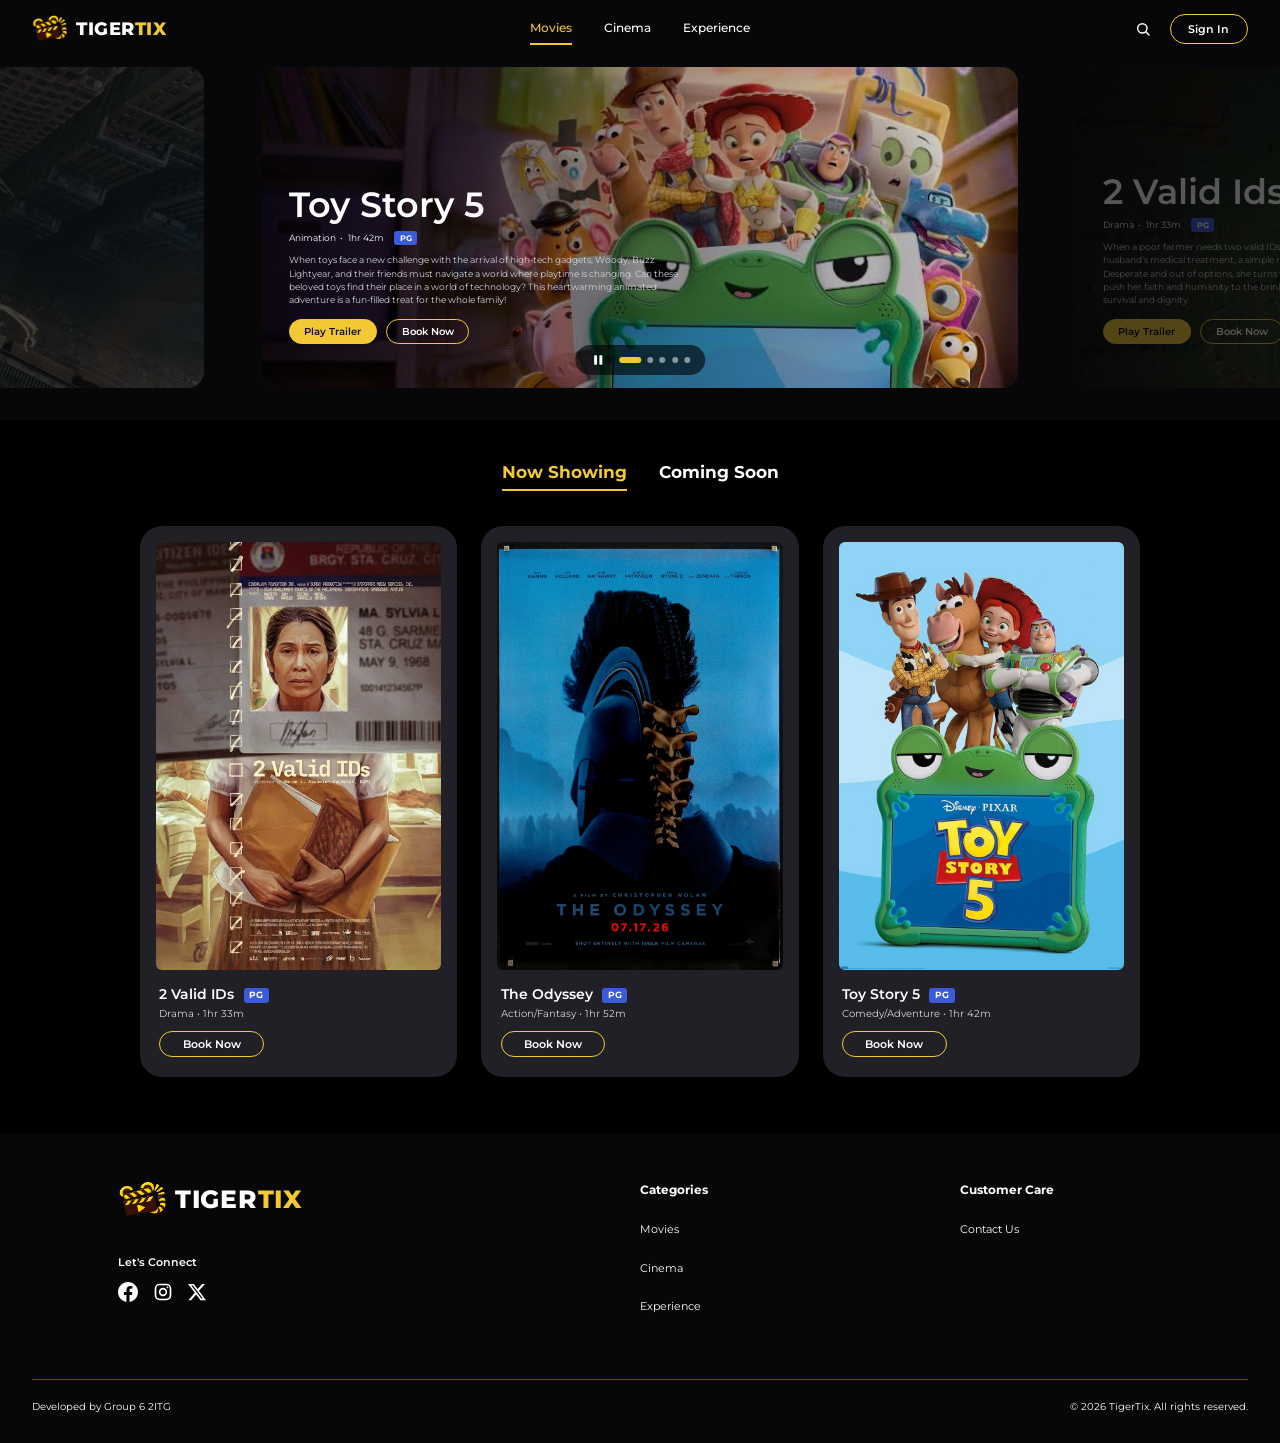
==== commit a4eb403c: "Update TigerTix website" ====
--- a/index.html
+++ b/index.html
@@ -128,7 +128,7 @@
               animated adventure is a fun-filled treat for the whole family!
             </p>
             <div class="hero-buttons">
-              <a href="#" class="btn btn-solid btn-sm">Play Trailer</a>
+              <button type="button" class="btn btn-solid btn-sm hero-trailer-btn" data-movie="Toy Story 5">Play Trailer</button>
               <a href="booking.html?movie=Toy+Story+5" class="btn btn-outline btn-sm">Book Now</a>
             </div>
           </div>
@@ -168,8 +168,8 @@
               is a powerful look at survival and dignity.
             </p>
             <div class="hero-buttons">
-              <a href="#" class="btn btn-solid btn-sm">Play Trailer</a>
-              <a href="#" class="btn btn-outline btn-sm">Book Now</a>
+              <button type="button" class="btn btn-solid btn-sm hero-trailer-btn" data-movie="2 Valid IDs">Play Trailer</button>
+              <a href="booking.html?movie=2+Valid+IDs" class="btn btn-outline btn-sm">Book Now</a>
             </div>
           </div>
         </article>
@@ -208,8 +208,8 @@
               resilience!
             </p>
             <div class="hero-buttons">
-              <a href="#" class="btn btn-solid btn-sm">Play Trailer</a>
-              <a href="#" class="btn btn-outline btn-sm">Book Now</a>
+              <button type="button" class="btn btn-solid btn-sm hero-trailer-btn" data-movie="The Odyssey">Play Trailer</button>
+              <a href="booking.html?movie=The+Odyssey" class="btn btn-outline btn-sm">Book Now</a>
             </div>
           </div>
         </article>
@@ -228,7 +228,7 @@
 
           <div class="hero-content">
             <!-- [SLIDE 4 TITLE] Movie Title -->
-            <h2 class="hero-title">The Wicked: For Good</h2>
+            <h2 class="hero-title">Wicked: For Good</h2>
 
             <!-- [SLIDE 4 GENRE & RUNTIME] -->
             <p class="hero-meta">
@@ -248,8 +248,8 @@
               a must-see for fans everywhere!
             </p>
             <div class="hero-buttons">
-              <a href="#" class="btn btn-solid btn-sm">Play Trailer</a>
-              <a href="#" class="btn btn-outline btn-sm">Remind Me</a>
+              <button type="button" class="btn btn-solid btn-sm hero-trailer-btn" data-movie="Wicked: For Good">Play Trailer</button>
+              <a href="booking.html?movie=Wicked%3A%20For%20Good&mode=coming-soon" class="btn btn-outline btn-sm">View Details</a>
             </div>
           </div>
         </article>
@@ -288,8 +288,8 @@
               spectacle!
             </p>
             <div class="hero-buttons">
-              <a href="#" class="btn btn-solid btn-sm">Play Trailer</a>
-              <a href="#" class="btn btn-outline btn-sm">Remind Me</a>
+              <button type="button" class="btn btn-solid btn-sm hero-trailer-btn" data-movie="Spider-Man: Brand New Day">Play Trailer</button>
+              <a href="booking.html?movie=Spider-Man%3A%20Brand%20New%20Day&mode=coming-soon" class="btn btn-outline btn-sm">View Details</a>
             </div>
           </div>
         </article>
@@ -475,6 +475,27 @@
     </div>
   </footer>
 
+  <!-- ================= WATCH TRAILER MODAL ================= -->
+  <div class="bk-trailer-modal-overlay" id="bkTrailerModal" aria-hidden="true" role="dialog" aria-modal="true"
+    aria-labelledby="bkTrailerModalTitle">
+    <div class="bk-trailer-modal-dialog">
+      <div class="bk-trailer-video-wrap">
+        <iframe
+          id="bkTrailerIframe"
+          src=""
+          title="Movie Official Trailer"
+          allow="accelerometer; autoplay; clipboard-write; encrypted-media; gyroscope; picture-in-picture; web-share"
+          referrerpolicy="strict-origin-when-cross-origin"
+          allowfullscreen>
+        </iframe>
+      </div>
+      <div class="bk-trailer-modal-footer">
+        <span class="bk-trailer-title-txt" id="bkTrailerModalTitle">Toy Story 5 &bull; Official Trailer</span>
+        <button class="bk-trailer-back-btn" id="bkTrailerCloseBtn" type="button">Back</button>
+      </div>
+    </div>
+  </div>
+
   <script>
     /* Hero carousel: centre banner keeps a fixed size, neighbours peek in from the sides */
     (function () {
@@ -492,6 +513,7 @@
       var DELAY = 5000;
       var current = 0;
       var timer = null;
+      var trailerModalOpen = false;
       var playing = !(window.matchMedia && window.matchMedia('(prefers-reduced-motion: reduce)').matches);
       var isTransitioning = false;
       var TRANSITION_COOLDOWN = 1000; // 1-second interval to prevent spamming slides
@@ -520,7 +542,7 @@
 
       function start() {
         stop();
-        if (playing && n > 1 && !document.hidden) {
+        if (playing && n > 1 && !document.hidden && !trailerModalOpen) {
           timer = setInterval(function () {
             if (!isTransitioning) {
               go((current + 1) % n, true);
@@ -621,7 +643,7 @@
 
       // Pointer events support both mouse drag & touch swipe
       stage.addEventListener('pointerdown', function (e) {
-        if (e.target.closest('button') || e.target.closest('.hero-controls')) return;
+        if (e.target.closest('button') || e.target.closest('a') || e.target.closest('.hero-controls')) return;
         onDragStart(e.clientX);
         try { stage.setPointerCapture(e.pointerId); } catch (_) { }
       });
@@ -673,11 +695,88 @@
       });
 
       document.addEventListener('visibilitychange', start);
+      document.addEventListener('tigertix:trailer-open', function () {
+        trailerModalOpen = true;
+        stop();
+      });
+      document.addEventListener('tigertix:trailer-close', function () {
+        trailerModalOpen = false;
+        start();
+      });
 
       hero.classList.toggle('is-paused', !playing);
       pauseBtn.setAttribute('aria-label', playing ? 'Pause slideshow' : 'Play slideshow');
       render();
       start();
+    })();
+
+    /* Trailer Modal for Landing Page Hero (YouTube Iframe) */
+    (function () {
+      var modal = document.getElementById('bkTrailerModal');
+      var closeBtn = document.getElementById('bkTrailerCloseBtn');
+      var titleEl = document.getElementById('bkTrailerModalTitle');
+      var iframe = document.getElementById('bkTrailerIframe');
+      var trailerBtns = document.querySelectorAll('.hero-trailer-btn');
+
+      var TRAILERS = {
+        'Toy Story 5': { title: 'Toy Story 5 \u2022 Official Trailer', youtubeId: 'c51ND9Hdbw0' },
+        '2 Valid IDs': { title: '2 Valid IDs \u2022 Official Trailer', youtubeId: 'TbJXOHeBfWw' },
+        'The Odyssey': { title: 'The Odyssey \u2022 Official Trailer', youtubeId: 'Mzw2ttJD2qQ' },
+        'Wicked: For Good': { title: 'Wicked: For Good \u2022 Official Trailer', youtubeId: 'vt98AlBDI9Y' },
+        'Spider-Man: Brand New Day': { title: 'Spider-Man: Brand New Day \u2022 Official Trailer', youtubeId: '62bIsvRcPv0' },
+        'Moana': { title: 'Moana \u2022 Official Trailer', youtubeId: 'n7f6hlKsxxo' }
+      };
+
+      if (!modal) return;
+
+      function openModal(movieName) {
+        var info = TRAILERS[movieName];
+        if (!info && movieName) {
+          var key = Object.keys(TRAILERS).find(function (k) { return k.toLowerCase() === movieName.trim().toLowerCase(); });
+          if (key) info = TRAILERS[key];
+        }
+        info = info || { title: (movieName || 'Movie') + ' \u2022 Official Trailer', youtubeId: '' };
+
+        if (titleEl) titleEl.textContent = info.title;
+        if (iframe && info.youtubeId) {
+          iframe.title = info.title;
+          iframe.src = 'https://www.youtube.com/embed/' + encodeURIComponent(info.youtubeId) + '?autoplay=1&rel=0';
+        }
+        modal.classList.add('is-open');
+        modal.setAttribute('aria-hidden', 'false');
+        document.body.style.overflow = 'hidden';
+        document.dispatchEvent(new CustomEvent('tigertix:trailer-open'));
+      }
+
+      function closeModal() {
+        if (!modal.classList.contains('is-open')) return;
+        modal.classList.remove('is-open');
+        modal.setAttribute('aria-hidden', 'true');
+        document.body.style.overflow = '';
+        if (iframe) iframe.src = '';
+        document.dispatchEvent(new CustomEvent('tigertix:trailer-close'));
+      }
+
+      trailerBtns.forEach(function (btn) {
+        btn.addEventListener('click', function (e) {
+          e.preventDefault();
+          e.stopPropagation();
+          var movie = btn.getAttribute('data-movie') || 'Movie';
+          openModal(movie);
+        });
+      });
+
+      if (closeBtn) closeBtn.addEventListener('click', closeModal);
+
+      modal.addEventListener('click', function (e) {
+        if (e.target === modal) closeModal();
+      });
+
+      document.addEventListener('keydown', function (e) {
+        if (e.key === 'Escape' && modal.classList.contains('is-open')) {
+          closeModal();
+        }
+      });
     })();
   </script>
   <script src="script.js"></script>
@@ -693,7 +792,7 @@
           <img src="images/logo.jpeg" alt="">
           <span>TIGER<span class="tix">TIX</span></span>
         </a>
-        <button class="auth-close-btn" id="authCloseBtn" type="button" aria-label="Close">Back to home</button>
+        <button class="auth-close-btn" id="authCloseBtn" type="button" aria-label="Close dialog">&times;</button>
       </header>
 
       <!-- Body -->
@@ -759,7 +858,7 @@
               <div class="auth-field">
                 <label class="auth-label" for="authSignupPwd">Password</label>
                 <div class="pw-field-wrap">
-                  <input class="auth-input" type="password" id="authSignupPwd" placeholder="At least 8 characters"
+                  <input class="auth-input" type="password" id="authSignupPwd" placeholder="Enter password"
                     autocomplete="new-password" required>
                   <button type="button" class="pw-toggle-btn" aria-label="Show/hide password">
                     <svg class="eye-icon" xmlns="http://www.w3.org/2000/svg" width="18" height="18" viewBox="0 0 24 24"
@@ -870,10 +969,9 @@
 
               <div class="auth-options-row">
                 <label class="auth-remember">
-                  <input type="checkbox" id="authLoginRemember" checked>
+                  <input type="checkbox" id="authLoginRemember">
                   Remember me
                 </label>
-                <a href="#" class="auth-forgot" onclick="return false;">Forgot Password?</a>
               </div>
 
               <button class="auth-submit" type="submit">Log in</button>
--- a/styles.css
+++ b/styles.css
@@ -24,6 +24,7 @@
 
 html {
   scroll-behavior: smooth;
+  height: 100%;
 }
 
 body {
@@ -32,6 +33,13 @@
   font-family: var(--font);
   line-height: 1.5;
   -webkit-font-smoothing: antialiased;
+  min-height: 100%;
+  display: flex;
+  flex-direction: column;
+}
+
+main {
+  flex: 1 0 auto;
 }
 
 a {
@@ -842,6 +850,7 @@
   position: absolute;
   inset: 0;
   background: linear-gradient(to right, rgba(0, 0, 0, 0.75) 0%, rgba(0, 0, 0, 0.35) 55%, rgba(0, 0, 0, 0.1) 100%);
+  pointer-events: none;
 }
 
 .hero-content {
@@ -849,6 +858,7 @@
   left: var(--hero-pad-x);
   bottom: var(--hero-pad-bottom);
   max-width: var(--hero-content-w);
+  z-index: 4;
 }
 
 .hero-title {
@@ -1072,16 +1082,24 @@
 /* ================= FOOTER ================= */
 .site-footer {
   background: var(--bg);
-  padding: 2.5rem 2rem 1.5rem;
+  padding: 3rem 2rem 1.8rem;
+  width: 100%;
+  box-sizing: border-box;
+  margin-top: auto;
 }
 
 .footer-top {
   display: grid;
   grid-template-columns: 2fr 1fr 1fr;
   gap: 2rem;
-  max-width: 1100px;
-  margin: 0 auto;
+  width: 100%;
+  margin: 0;
   padding-bottom: 3rem;
+  box-sizing: border-box;
+}
+
+.footer-brand {
+  margin-left: 15%;
 }
 
 .connect-label {
@@ -1129,11 +1147,12 @@
   justify-content: space-between;
   flex-wrap: wrap;
   gap: 0.8rem;
-  max-width: 1100px;
-  margin: 0 auto;
+  width: 100%;
+  margin: 0;
   padding-top: 1.2rem;
   border-top: 1px solid #5a4a14;
   font-size: 0.62rem;
+  box-sizing: border-box;
 }
 
 .legal {
@@ -1153,6 +1172,7 @@
 
   .footer-brand {
     grid-column: 1 / -1;
+    margin-left: 0;
   }
 }
 
@@ -1630,6 +1650,10 @@
   color: #a78bfa;
 }
 
+.format-label--imax {
+  color: #38bdf8;
+}
+
 .time-slots {
   display: flex;
   gap: 0.95rem;
@@ -2471,4 +2495,126 @@
 .cinema-back-btn:hover {
   color: #ffd84d;
   transform: translateX(-3px);
-}+}
+
+.cinema-movie-actions {
+  margin-bottom: 1.25rem;
+}
+
+.cinema-watch-trailer-btn {
+  display: inline-flex;
+  align-items: center;
+  gap: 0.4rem;
+}
+
+/* =========================================================
+   WATCH TRAILER MODAL (Responsive YouTube Iframe Player)
+   ========================================================= */
+.bk-trailer-modal-overlay {
+  position: fixed;
+  inset: 0;
+  z-index: 9999;
+  background: rgba(0, 0, 0, 0.86);
+  backdrop-filter: blur(10px);
+  -webkit-backdrop-filter: blur(10px);
+  display: flex;
+  align-items: center;
+  justify-content: center;
+  padding: 1.5rem;
+  opacity: 0;
+  pointer-events: none;
+  transition: opacity 0.28s cubic-bezier(0.16, 1, 0.3, 1);
+}
+
+.bk-trailer-modal-overlay.is-open {
+  opacity: 1;
+  pointer-events: auto;
+}
+
+.bk-trailer-modal-dialog {
+  width: 100%;
+  max-width: 840px;
+  background: #18191c;
+  border-radius: 22px;
+  border: 1.5px solid #282930;
+  box-shadow: 0 25px 60px rgba(0, 0, 0, 0.9), 0 0 40px rgba(242, 201, 53, 0.08);
+  overflow: hidden;
+  transform: scale(0.94);
+  transition: transform 0.28s cubic-bezier(0.16, 1, 0.3, 1);
+}
+
+.bk-trailer-modal-overlay.is-open .bk-trailer-modal-dialog {
+  transform: scale(1);
+}
+
+.bk-trailer-video-wrap {
+  position: relative;
+  width: 100%;
+  aspect-ratio: 16 / 9;
+  background: #000000;
+  overflow: hidden;
+}
+
+.bk-trailer-video-wrap iframe {
+  position: absolute;
+  inset: 0;
+  width: 100%;
+  height: 100%;
+  border: 0;
+  display: block;
+}
+
+.bk-trailer-modal-footer {
+  display: flex;
+  align-items: center;
+  justify-content: space-between;
+  gap: 1rem;
+  padding: 1rem 1.4rem;
+  background: #141418;
+  border-top: 1px solid rgba(255, 255, 255, 0.08);
+}
+
+.bk-trailer-title-txt {
+  font-family: 'Montserrat', sans-serif;
+  font-size: 0.9rem;
+  font-weight: 700;
+  color: #ffffff;
+  letter-spacing: -0.01em;
+}
+
+.bk-trailer-back-btn {
+  background: transparent;
+  border: 1.5px solid var(--accent);
+  color: var(--accent);
+  border-radius: 9999px;
+  padding: 0.38rem 1.35rem;
+  font-family: 'Montserrat', sans-serif;
+  font-size: 0.78rem;
+  font-weight: 700;
+  cursor: pointer;
+  flex-shrink: 0;
+  transition: all 0.2s ease;
+}
+
+.bk-trailer-back-btn:hover {
+  background: var(--accent);
+  color: #111116;
+}
+
+@media (max-width: 600px) {
+  .bk-trailer-modal-overlay {
+    padding: 0.9rem;
+  }
+
+  .bk-trailer-modal-dialog {
+    border-radius: 16px;
+  }
+
+  .bk-trailer-modal-footer {
+    padding: 0.85rem 1rem;
+  }
+
+  .bk-trailer-title-txt {
+    font-size: 0.8rem;
+  }
+}
--- a/auth-modal.css
+++ b/auth-modal.css
@@ -83,16 +83,22 @@
   background: none;
   border: none;
   font-family: inherit;
-  font-size: 0.84rem;
-  font-weight: 600;
+  font-size: 1.55rem;
+  line-height: 1;
+  font-weight: 400;
   color: #a1a1aa;
   cursor: pointer;
-  padding: 0.3rem 0.5rem;
-  transition: color 0.2s ease;
+  padding: 0.35rem 0.65rem;
+  border-radius: 8px;
+  display: flex;
+  align-items: center;
+  justify-content: center;
+  transition: all 0.2s ease;
 }
 
 .auth-close-btn:hover {
-  color: #f2c935;
+  color: #ffffff;
+  background: rgba(255, 255, 255, 0.08);
 }
 
 /* ---- Body: left promo + right form ---- */
@@ -238,32 +244,39 @@
 
 /* Tab switcher pill */
 .auth-tabs {
-  display: inline-flex;
+  display: flex;
   background: #141418;
   border: 1px solid rgba(255,255,255,0.1);
   border-radius: 999px;
-  padding: 0.3rem;
-  width: fit-content;
-  margin-bottom: 2rem;
+  padding: 0.35rem;
+  width: 100%;
+  max-width: 420px;
+  margin: 0 auto 2.2rem auto;
+  box-sizing: border-box;
 }
 
 .auth-tab {
+  flex: 1;
+  display: inline-flex;
+  align-items: center;
+  justify-content: center;
   font-family: inherit;
-  font-size: 0.88rem;
+  font-size: 0.92rem;
   font-weight: 700;
   color: #71717a;
   background: transparent;
   border: none;
   border-radius: 999px;
-  padding: 0.55rem 1.6rem;
-  cursor: pointer;
+  padding: 0.72rem 1.4rem;
+  cursor: pointer;
+  text-align: center;
   transition: all 0.25s cubic-bezier(0.16,1,0.3,1);
 }
 
 .auth-tab.active {
   background: #f2c935;
   color: #0a0a0d;
-  box-shadow: 0 2px 12px rgba(242,201,53,0.4);
+  box-shadow: 0 2px 14px rgba(242,201,53,0.4);
 }
 
 /* Form view switching (smooth fade+slide) */
@@ -325,6 +338,24 @@
   border-color: #f2c935;
   box-shadow: 0 0 0 3px rgba(242,201,53,0.15);
   background: #191921;
+}
+
+.auth-input.is-invalid {
+  border-color: #ef4444 !important;
+  box-shadow: 0 0 0 3px rgba(239, 68, 68, 0.15) !important;
+}
+
+.auth-field-error {
+  color: #ef4444;
+  font-size: 0.74rem;
+  font-weight: 500;
+  margin-top: 0.25rem;
+  padding-left: 0.5rem;
+  display: none;
+}
+
+.auth-field-error.is-visible {
+  display: block;
 }
 
 /* Password criteria */
@@ -590,15 +621,17 @@
 .acct-page {
   display: flex;
   gap: 2rem;
-  max-width: 900px;
-  margin: 2.5rem auto;
-  padding: 0 1.5rem 3rem;
+  max-width: 1100px;
+  margin: 3.5rem auto 7rem;
+  padding: 0 2rem 3rem;
   align-items: flex-start;
+  min-height: calc(100vh - 480px);
+  box-sizing: border-box;
 }
 
 /* ---- Sidebar ---- */
 .acct-sidebar {
-  width: 220px;
+  width: 260px;
   flex-shrink: 0;
   background: #111114;
   border: 1px solid rgba(255,255,255,0.08);
@@ -846,6 +879,102 @@
   text-align: right;
 }
 
+/* Custom Success Alert Modal (matching reference picture) */
+.acct-alert-overlay {
+  position: fixed;
+  inset: 0;
+  background: rgba(0, 0, 0, 0.7);
+  backdrop-filter: blur(4px);
+  display: flex;
+  align-items: center;
+  justify-content: center;
+  z-index: 9999;
+  opacity: 0;
+  visibility: hidden;
+  transition: opacity 0.25s ease, visibility 0.25s ease;
+  padding: 1.2rem;
+}
+
+.acct-alert-overlay.is-active {
+  opacity: 1;
+  visibility: visible;
+}
+
+.acct-alert-card {
+  background: #1c1c1e;
+  border: 1px solid rgba(255, 255, 255, 0.1);
+  border-radius: 28px;
+  width: 100%;
+  max-width: 440px;
+  padding: 2.2rem 2.2rem 2rem;
+  box-shadow: 0 20px 45px rgba(0, 0, 0, 0.6);
+  transform: scale(0.92);
+  transition: transform 0.25s cubic-bezier(0.16, 1, 0.3, 1);
+  text-align: left;
+}
+
+.acct-alert-overlay.is-active .acct-alert-card {
+  transform: scale(1);
+}
+
+.acct-alert-icon-wrap {
+  width: 52px;
+  height: 52px;
+  border-radius: 50%;
+  background: #2a2517;
+  display: flex;
+  align-items: center;
+  justify-content: center;
+  margin-bottom: 1.5rem;
+}
+
+.acct-alert-icon-wrap svg {
+  color: #eab308;
+  width: 26px;
+  height: 26px;
+}
+
+.acct-alert-title {
+  font-size: 1.6rem;
+  font-weight: 800;
+  color: #ffffff;
+  margin-bottom: 0.75rem;
+  letter-spacing: -0.01em;
+}
+
+.acct-alert-desc {
+  font-size: 0.98rem;
+  color: #a1a1aa;
+  line-height: 1.55;
+  margin-bottom: 2rem;
+}
+
+.acct-alert-btn {
+  width: 100%;
+  background: #f2c935;
+  color: #0d0d11;
+  font-family: inherit;
+  font-size: 1.05rem;
+  font-weight: 700;
+  border: 2px solid #3b82f6; /* Blue outline ring like photo */
+  border-radius: 9999px;
+  padding: 0.9rem 1.5rem;
+  cursor: pointer;
+  transition: background 0.2s ease, transform 0.15s ease, box-shadow 0.2s ease;
+  display: block;
+  text-align: center;
+  outline: none;
+}
+
+.acct-alert-btn:hover {
+  background: #ffd84d;
+  box-shadow: 0 4px 20px rgba(242, 201, 53, 0.4);
+}
+
+.acct-alert-btn:active {
+  transform: scale(0.98);
+}
+
 /* Bookings & Transactions history styling */
 .acct-bookings-header {
   margin-bottom: 1.6rem;
@@ -994,7 +1123,7 @@
 
 .acct-booking-meta-grid {
   display: grid;
-  grid-template-columns: repeat(4, 1fr);
+  grid-template-columns: repeat(5, 1fr);
   gap: 0.8rem;
   padding-top: 0.2rem;
 }
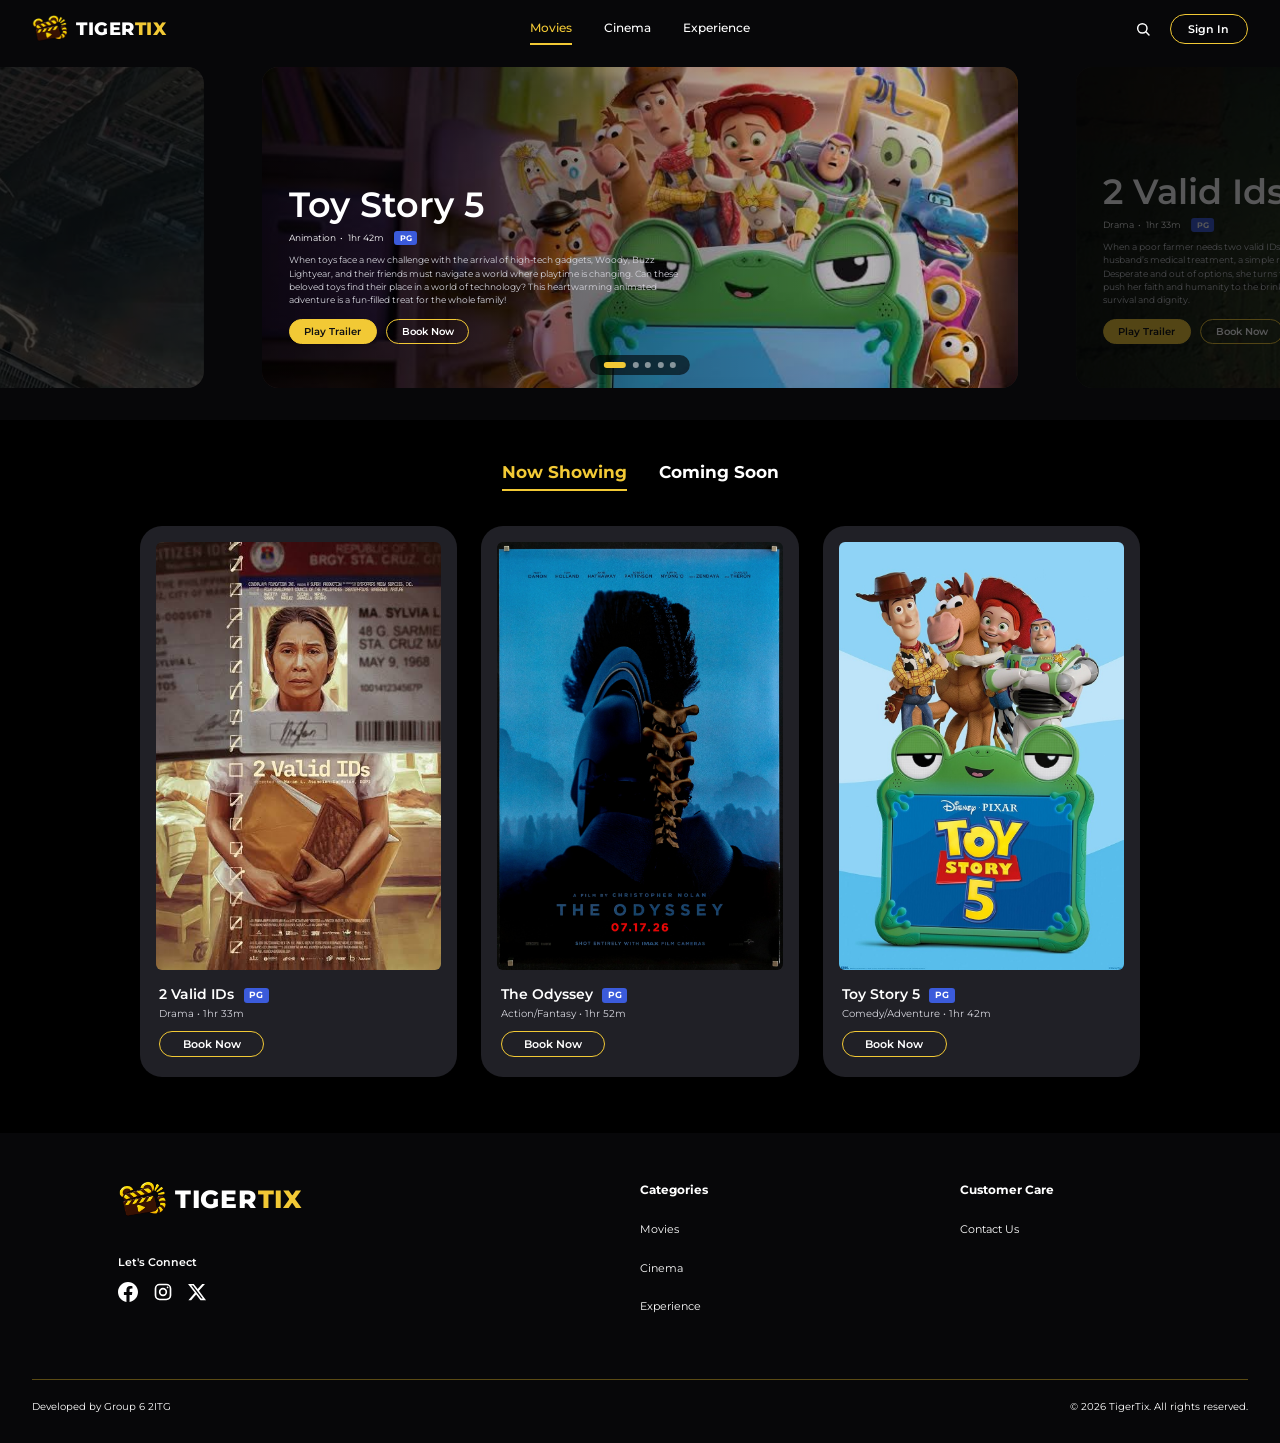
==== commit 54feb3c4: "Remove Play/Pause Button and Fixed Print E-Ticket" ====
--- a/index.html
+++ b/index.html
@@ -309,17 +309,8 @@
           </svg>
         </button>
 
-        <!-- Pause button + slide dots -->
+        <!-- Slide dots -->
         <div class="hero-controls">
-          <button type="button" class="hero-pause" aria-label="Pause slideshow">
-            <svg class="ico-pause" width="14" height="14" viewBox="0 0 24 24" fill="currentColor" aria-hidden="true">
-              <rect x="5" y="4" width="5" height="16" rx="1"></rect>
-              <rect x="14" y="4" width="5" height="16" rx="1"></rect>
-            </svg>
-            <svg class="ico-play" width="14" height="14" viewBox="0 0 24 24" fill="currentColor" aria-hidden="true">
-              <path d="M7 4.5v15a1 1 0 0 0 1.5.86l12-7.5a1 1 0 0 0 0-1.72l-12-7.5A1 1 0 0 0 7 4.5z"></path>
-            </svg>
-          </button>
           <div class="hero-dots">
             <button type="button" class="hero-dot" aria-label="Go to slide 1"></button>
             <button type="button" class="hero-dot" aria-label="Go to slide 2"></button>
@@ -504,7 +495,6 @@
 
       var slides = Array.prototype.slice.call(hero.querySelectorAll('.hero-slide'));
       var dots = Array.prototype.slice.call(hero.querySelectorAll('.hero-dot'));
-      var pauseBtn = hero.querySelector('.hero-pause');
       var stage = hero.querySelector('.hero-stage');
       var n = slides.length;
       if (!n) return;
@@ -566,13 +556,6 @@
         }, TRANSITION_COOLDOWN);
       }
 
-      function setPlaying(value) {
-        playing = value;
-        hero.classList.toggle('is-paused', !value);
-        pauseBtn.setAttribute('aria-label', value ? 'Pause slideshow' : 'Play slideshow');
-        start();
-      }
-
       dots.forEach(function (dot, i) {
         dot.addEventListener('click', function () { go(i); });
       });
@@ -582,8 +565,6 @@
           if (i !== current && !slide.classList.contains('is-hidden')) go(i);
         });
       });
-
-      pauseBtn.addEventListener('click', function () { setPlaying(!playing); });
 
       /* Arrow buttons */
       var prevBtn = hero.querySelector('.hero-arrow--prev');
@@ -704,8 +685,6 @@
         start();
       });
 
-      hero.classList.toggle('is-paused', !playing);
-      pauseBtn.setAttribute('aria-label', playing ? 'Pause slideshow' : 'Play slideshow');
       render();
       start();
     })();
--- a/styles.css
+++ b/styles.css
@@ -897,7 +897,7 @@
   white-space: nowrap;
 }
 
-/* Pause button + dots, pinned to the bottom centre of the active banner */
+/* Slide dots, pinned to the bottom centre of the active banner */
 .hero-controls {
   position: absolute;
   left: 50%;
@@ -906,39 +906,10 @@
   z-index: 5;
   display: flex;
   align-items: center;
-  gap: 0.7rem;
+  justify-content: center;
   background: rgba(0, 0, 0, 0.6);
-  padding: 0.4rem 0.9rem;
+  padding: 0.45rem 0.9rem;
   border-radius: 999px;
-}
-
-.hero-pause {
-  display: inline-flex;
-  align-items: center;
-  justify-content: center;
-  width: 18px;
-  height: 18px;
-  padding: 0;
-  background: none;
-  border: none;
-  color: #fff;
-  cursor: pointer;
-}
-
-.hero-pause:hover {
-  color: var(--accent);
-}
-
-.hero-pause .ico-play {
-  display: none;
-}
-
-.hero.is-paused .hero-pause .ico-play {
-  display: block;
-}
-
-.hero.is-paused .hero-pause .ico-pause {
-  display: none;
 }
 
 .hero-dots {
@@ -967,7 +938,6 @@
   background: var(--accent);
 }
 
-.hero-pause:focus-visible,
 .hero-dot:focus-visible {
   outline: 2px solid var(--accent);
   outline-offset: 3px;
